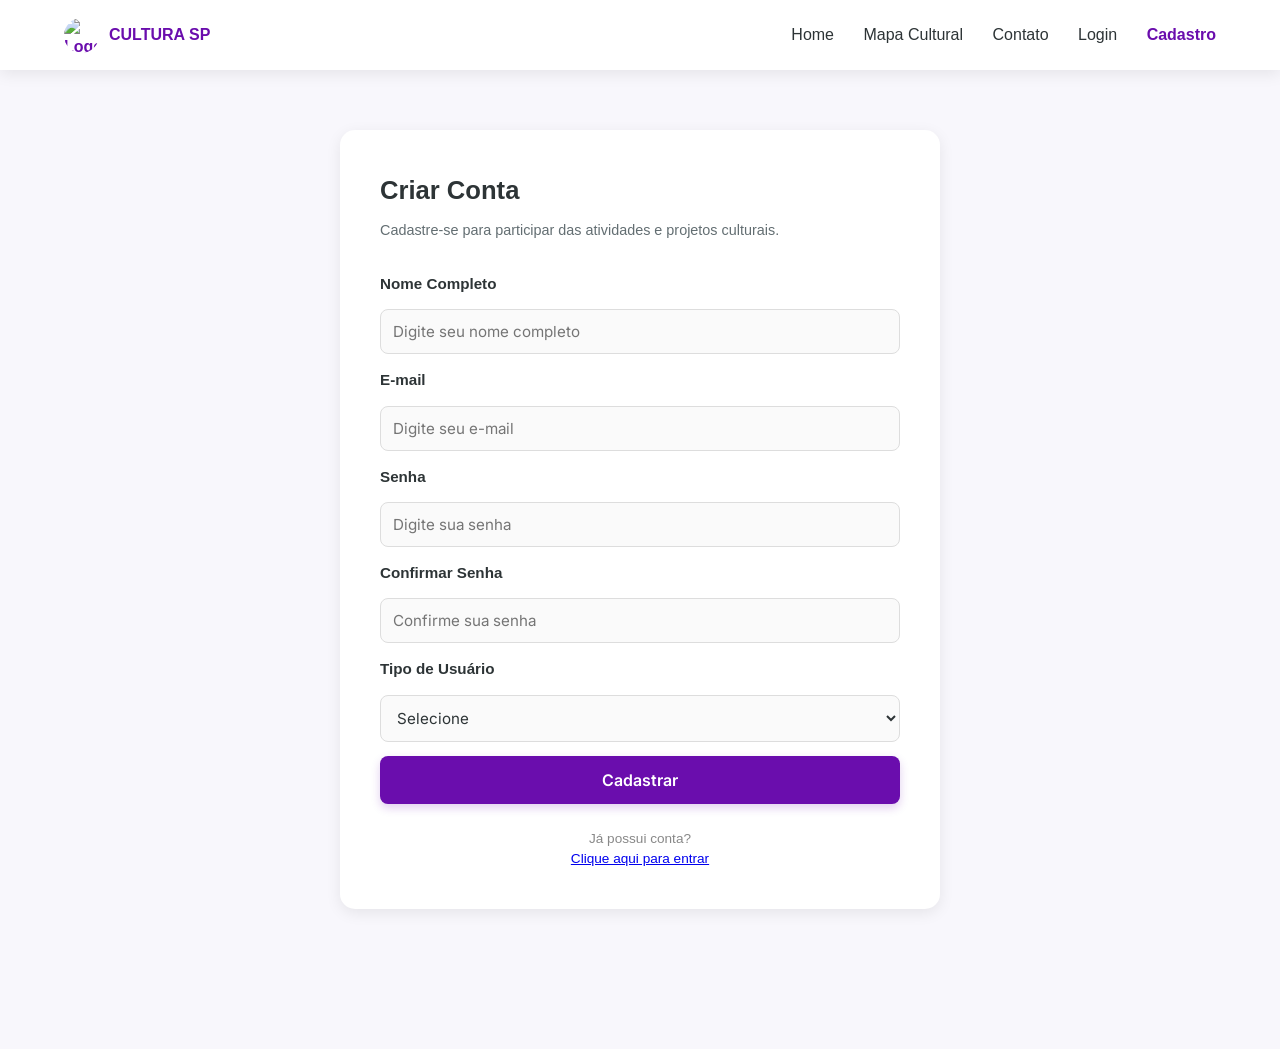
==== cadastro.html @ 45ec8ce6 "Add files via upload Boa tarde, pessoal. Estou enviando as atualizações feitas no dia ontem. O arqui" ====
<!DOCTYPE html>

<html lang="pt-br">
<head>
    <meta charset="UTF-8">
    <meta name="viewport" content="width=device-width, initial-scale=1.0">
    <title>Portal Cultural - Cadastro</title>

<link rel="stylesheet" href="style.css">
<link href="https://fonts.googleapis.com/css2?family=Inter:wght@300;400;600;700&display=swap" rel="stylesheet">
<link rel="icon" type="image/jpeg" href="img/Logo.jpg">

</head>
<body>

<nav class="navbar">
    <div class="logo">
        <img src="img/Logo.jpg" alt="Logo" style="width:35px;height:35px;object-fit:cover;border-radius:50%;">
        <span>CULTURA SP</span>
    </div>

    
        <button class="hamburger-menu" type="button" aria-label="Abrir menu" aria-expanded="false">
            <span></span>
            <span></span>
            <span></span>
        </button>
        <div class="nav-links">
        <a href="index.html">Home</a>
            <a href="mapa.html">Mapa Cultural</a>
        <a href="contato.html">Contato</a>
        <a href="login.html">Login</a>
        <a href="cadastro.html" class="active-nav">Cadastro</a>
    </div>
</nav>

<main class="container">

    <section class="form-section">

        <div class="form-container auth-container">

            <h2>Criar Conta</h2>

            <p class="form-subtitle">
                Cadastre-se para participar das atividades e projetos culturais.
            </p>

            <form id="cadastroForm">

                <div class="form-group">
                    <label for="nome">
                        Nome Completo
                    </label>
                    <input
                        type="text"
                        id="nome"
                        required
                        placeholder="Digite seu nome completo">
                </div>

                <div class="form-group">
                    <label for="email">
                        E-mail
                    </label>
                    <input
                        type="email"
                        id="email"
                        required
                        placeholder="Digite seu e-mail">
                </div>

                <div class="form-group">
                    <label for="senha">
                        Senha
                    </label>
                    <input
                        type="password"
                        id="senha"
                        required
                        placeholder="Digite sua senha">
                </div>

                <div class="form-group">
                    <label for="confirmarSenha">
                        Confirmar Senha
                    </label>
                    <input
                        type="password"
                        id="confirmarSenha"
                        required
                        placeholder="Confirme sua senha">
                </div>

                <div class="form-group">
                    <label for="tipoUsuario">
                        Tipo de Usuário
                    </label>

                    <select id="tipoUsuario" required>
                        <option value="">Selecione</option>
                        <option value="Visitante">Visitante</option>
                        <option value="Artista">Artista</option>
                        <option value="Administrador">Administrador</option>
                    </select>
                </div>

                <button type="submit" class="btn-submit">
                    Cadastrar
                </button>

            </form>

            <div id="mensagemCadastro" class="auth-message"></div>

            <div class="form-footer-text">
                Já possui conta?<br>
                <a href="login.html">Clique aqui para entrar</a>
            </div>

        </div>

    </section>

</main>

<script src="auth.js"></script>



<div vw class="enabled">
    <div vw-access-button class="active"></div>
    <div vw-plugin-wrapper>
        <div class="vw-plugin-top-wrapper"></div>
    </div>
</div>
<script src="https://vlibras.gov.br/app/vlibras-plugin.js"></script>
<script>
    new window.VLibras.Widget('https://vlibras.gov.br/app');
</script>


<script>
    document.addEventListener('DOMContentLoaded', function () {
        const menuButton = document.querySelector('.hamburger-menu');
        const navLinks = document.querySelector('.nav-links');
        if (!menuButton || !navLinks) return;

        menuButton.addEventListener('click', function () {
            const aberto = navLinks.classList.toggle('show-menu');
            menuButton.classList.toggle('is-open', aberto);
            menuButton.setAttribute('aria-expanded', aberto ? 'true' : 'false');
        });

        navLinks.querySelectorAll('a').forEach(function (link) {
            link.addEventListener('click', function () {
                navLinks.classList.remove('show-menu');
                menuButton.classList.remove('is-open');
                menuButton.setAttribute('aria-expanded', 'false');
            });
        });
    });
</script>

</body>
</html>
---- style.css ----
:root {
    --primary: #6a0dad;
    --primary-light: #f3e8ff;
    --secondary: #00f2ff;
    --bg-light: #f8f9fa;
    --text-dark: #2d3436;
    --shadow: 0 4px 15px rgba(0,0,0,0.08);
}

* { 
    padding: 0; 
    margin: 0; 
    box-sizing: border-box; 
}

body {
    font-family: 'Inter', sans-serif;
    background-color: var(--bg-light);
    color: var(--text-dark);
    line-height: 1.6;
}

main.container > section {
    margin-bottom: 80px; 
    padding: 20px 0;
}

/* Navbar */
.navbar {
    height: 70px;
    background: white;
    display: flex;
    justify-content: space-between;
    align-items: center;
    padding: 0 5%;
    box-shadow: var(--shadow);
    position: sticky;
    top: 0;
    z-index: 1000;
}

.logo { display: flex; align-items: center; gap: 10px; font-weight: bold; color: var(--primary); }
.img-placeholder { width: 35px; height: 35px; background: #ddd; border-radius: 50%; }

.nav-links a {
    text-decoration: none;
    color: var(--text-dark);
    margin-left: 25px;
    font-weight: 500;
    transition: color 0.3s;
}
.nav-links a:hover { color: var(--primary); }

.container { padding: 40px 5%; }

.pg-header {
    display: flex;
    justify-content: space-between;
    align-items: center;
    margin-bottom: 25px;
    flex-wrap: wrap;
    gap: 15px;
}

h2 {
    font-size: 1.6rem;
    font-weight: 700;
    color: var(--text-dark);
}

.tabs {
    display: inline-flex;
    background: #e9ecef;
    padding: 6px;
    border-radius: 30px;
    box-shadow: inset 0 2px 4px rgba(0,0,0,0.05);
}

.btn-tab {
    padding: 10px 24px;
    border: none;
    background: transparent;
    color: #636e72;
    font-size: 0.95rem;
    font-weight: 600;
    border-radius: 25px;
    cursor: pointer;
    transition: all 0.3s cubic-bezier(0.4, 0, 0.2, 1);
}

.btn-tab:hover {
    color: var(--primary);
}

.btn-tab.active {
    background: var(--primary);
    color: white;
    box-shadow: 0 4px 10px rgba(106, 13, 173, 0.25);
}

.grid-programacao {
    display: grid;
    grid-template-columns: repeat(auto-fill, minmax(280px, 1fr));
    gap: 20px;
}

/*  Programação */
.cardpro {
    background: #ffffff;
    border-radius: 12px;
    padding: 20px;
    border: 1px solid #eee;
    transition: all 0.3s ease;
    display: flex;
    flex-direction: column;
    justify-content: space-between;
    position: relative;
    overflow: hidden;
    box-shadow: 0 2px 8px rgba(0,0,0,0.02);
}

.cardpro:hover {
    transform: translateY(-5px);
    box-shadow: 0 10px 20px rgba(0,0,0,0.08);
}

.cardpro::before {
    content: '';
    position: absolute;
    left: 0;
    top: 0;
    height: 100%;
    width: 6px;
    background: var(--primary);
}

.cardpro h4 {
    font-size: 1.1rem;
    color: #2d3436;
    margin-bottom: 8px;
}

.cardpro .categoria {
    font-size: 0.75rem;
    text-transform: uppercase;
    font-weight: 700;
    letter-spacing: 1px;
    color: var(--primary);
    margin-bottom: 12px;
    display: block;
}

.cardpro .time-info {
    display: flex;
    align-items: center;
    gap: 8px;
    font-size: 0.85rem;
    color: #636e72;
    background: #f1f2f6;
    padding: 6px 12px;
    border-radius: 20px;
    width: fit-content;
    margin-top: 15px;
}

.mapa-section { margin-bottom: 50px; }
.mapa-container { background: #fff; padding: 25px; border-radius: 15px; box-shadow: var(--shadow); }

.mapa-wrapper {
    display: flex;
    gap: 20px;
    height: 500px;
    margin-top: 20px;
}

#map-display {
    flex: 2;
    height: 100%;
    border-radius: 12px;
    border: 1px solid #ddd;
}

.maps {
    flex: 1;
    overflow-y: auto;
    padding-right: 10px;
    display: flex;
    flex-direction: column;
    gap: 15px;
}

.cardmap {
    background: white;
    padding: 15px;
    border-radius: 10px;
    border: 1px solid #eee;
    cursor: pointer;
    transition: all 0.3s;
}

.cardmap:hover {
    transform: translateY(-3px);
    box-shadow: 0 5px 15px rgba(0,0,0,0.05);
    border-color: var(--primary);
}

.cardmap h4 { margin-bottom: 5px; color: var(--primary); }
.cardmap p { font-size: 0.85em; color: #777; }

.grid-projetos {
    display: grid;
    grid-template-columns: repeat(auto-fill, minmax(300px, 1fr));
    gap: 25px;
    margin-top: 20px;
}

.cardproje {
    background: white;
    border-radius: 15px;
    padding: 25px;
    box-shadow: var(--shadow);
    border-top: 5px solid var(--primary);
    display: flex;
    flex-direction: column;
    justify-content: space-between;
    transition: transform 0.3s ease;
}

.cardproje:hover {
    transform: translateY(-5px);
}

.cardproje h3 {
    font-size: 1.25rem;
    color: var(--text-dark);
    margin-bottom: 10px;
}

.cardproje p {
    font-size: 0.95rem;
    color: #636e72;
    margin-bottom: 15px;
}

.cardproje ul {
    list-style: none;
    padding: 0;
}

.cardproje li {
    font-size: 0.85rem;
    color: #2d3436;
    margin-bottom: 6px;
    display: flex;
    align-items: center;
    gap: 8px;
}

.cardproje li::before {
    content: "•";
    color: var(--primary);
    font-weight: bold;
}

.maps::-webkit-scrollbar { width: 6px; }
.maps::-webkit-scrollbar-thumb { background: #ccc; border-radius: 10px; }

/* FORMULÁRIO (INTEGRADO) */
.form-section {
    display: flex;
    justify-content: center;
    padding: 20px 0;
}

.form-container {
    width: 100%;
    max-width: 750px;
    background: white;
    padding: 40px;
    border-radius: 15px;
    box-shadow: var(--shadow);
}

.form-container h2 {
    margin-bottom: 8px;
    color: var(--text-dark);
}

.form-subtitle {
    font-size: 0.9rem;
    color: #636e72;
    margin-bottom: 30px;
}

.required {
    color: #e74c3c;
    font-weight: bold;
}

.form-group {
    margin-bottom: 24px;
}

.form-group label {
    display: block;
    margin-bottom: 8px;
    font-weight: 600;
    font-size: 0.95rem;
    color: var(--text-dark);
}

.form-group input[type="text"],
.form-group input[type="number"],
.form-group select,
.form-group textarea {
    width: 100%;
    padding: 12px;
    border: 1px solid #ddd;
    border-radius: 8px;
    font-size: 0.95rem;
    font-family: inherit;
    transition: all 0.3s ease;
    background-color: #fafafa;
}

.form-group input:focus,
.form-group select:focus,
.form-group textarea:focus {
    border-color: var(--primary);
    background-color: #fff;
    outline: none;
    box-shadow: 0 0 0 3px rgba(106, 13, 173, 0.15);
}

.form-group textarea {
    min-height: 140px;
    resize: vertical;
}

.radio-group {
    display: flex;
    flex-wrap: wrap;
    gap: 20px;
    margin-top: 5px;
}

.radio-item {
    display: flex;
    align-items: center;
    gap: 8px;
}

.radio-item input[type="radio"] {
    accent-color: var(--primary);
    width: 18px;
    height: 18px;
    cursor: pointer;
}

.radio-item label {
    margin-bottom: 0;
    font-weight: 400;
    cursor: pointer;
}

.form-info {
    font-size: 0.8rem;
    color: #777;
    margin-top: 6px;
}

/* Botão */
.btn-submit {
    width: 100%;
    padding: 14px;
    background: var(--primary);
    color: white;
    border: none;
    border-radius: 8px;
    font-size: 1rem;
    font-weight: 600;
    cursor: pointer;
    transition: all 0.3s;
    box-shadow: 0 4px 10px rgba(106, 13, 173, 0.2);
}

.btn-submit:hover {
    background: #520a8a;
    transform: translateY(-2px);
    box-shadow: 0 6px 14px rgba(106, 13, 173, 0.3);
}

.form-footer-text {
    margin-top: 25px;
    font-size: 0.85rem;
    color: #888;
    text-align: center;
    line-height: 1.5;
}

.nav-links a.active-nav {
    color: var(--primary);
    font-weight: 700;
}

.cardproje {
    display: flex;
    flex-direction: column;
    justify-content: space-between;
    height: 100%; 
}

.card-content {
    flex-grow: 1; 
}

.btn-inscrever {
    display: inline-block;
    text-align: center;
    text-decoration: none;
    width: 100%;
    padding: 10px 0;
    margin-top: 15px;
    background-color: transparent;
    color: var(--primary);
    border: 2px solid var(--primary);
    border-radius: 8px;
    font-size: 0.95rem;
    font-weight: 600;
    transition: all 0.3s ease;
}

.btn-inscrever:hover {
    background-color: var(--primary);
    color: white;
    box-shadow: 0 4px 10px rgba(106, 13, 173, 0.2);
    transform: translateY(-2px);
}

.site-footer {
    background-color: #2d3436; 
    color: #dfe6e9; 
    padding: 60px 5% 20px 5%;
    margin-top: 60px;
    font-size: 0.9rem;
    border-top: 4px solid var(--primary)
}

.footer-grid {
    display: grid;
    grid-template-columns: repeat(auto-fit, minmax(250px, 1fr));
    gap: 40px;
    max-width: 1200px;
    margin: 0 auto;
}

.footer-col h3 {
    color: white;
    font-size: 1.15rem;
    margin-bottom: 20px;
    font-weight: 600;
    position: relative;
}


.footer-col h3::after {
    content: '';
    position: absolute;
    left: 0;
    bottom: -6px;
    width: 35px;
    height: 2px;
    background-color: var(--primary);
}

.footer-col p {
    margin-bottom: 12px;
    line-height: 1.6;
    color: #b2bec3;
}

.footer-col strong {
    color: white;
}


.footer-bottom {
    text-align: center;
    margin-top: 50px;
    padding-top: 20px;
    border-top: 1px solid #485460;
    font-size: 0.8rem;
    color: #95a5a6;
}


main.container {
    min-height: calc(100vh - 70px - 300px); 
}

.auth-container {
    max-width: 600px;
}

.auth-message {
    margin-top: 18px;
    padding: 12px;
    border-radius: 8px;
    font-size: 0.9rem;
    text-align: center;
    display: none;
}

.auth-message.success {
    display: block;
    background-color: #e8f8f0;
    color: #1e8449;
    border: 1px solid #a9dfbf;
}

.auth-message.error {
    display: block;
    background-color: #fdecea;
    color: #c0392b;
    border: 1px solid #f5b7b1;
}

.user-box {
    background: white;
    padding: 16px;
    border-radius: 12px;
    box-shadow: var(--shadow);
    margin-bottom: 25px;
    border-left: 5px solid var(--primary);
}

.btn-logout {
    margin-top: 12px;
    padding: 8px 18px;
    background-color: transparent;
    color: var(--primary);
    border: 2px solid var(--primary);
    border-radius: 8px;
    font-weight: 600;
    cursor: pointer;
    transition: all 0.3s ease;
}

.btn-logout:hover {
    background-color: var(--primary);
    color: white;
}

.welcome-box {
    background: white;
    padding: 20px;
    margin: 20px 5%;
    border-radius: 12px;
    box-shadow: var(--shadow);
    border-left: 6px solid var(--primary);
}

.welcome-box h3 {
    color: var(--primary);
    margin-bottom: 5px;
}

.welcome-box p {
    color: #636e72;
}

    *, *::before, *::after { box-sizing: border-box; margin: 0; padding: 0; }

    :root {
      --purple: #5B21B6;
      --purple-dark: #4C1D95;
      --purple-light: #EDE9FE;
      --purple-mid: #7C3AED;
      --text: #1e1b2e;
      --muted: #6b7280;
      --border: #e5e0f5;
      --bg: #f8f7fc;
      --white: #ffffff;
      --error: #DC2626;
      --error-bg: #FEF2F2;
      --success: #16A34A;
      --success-bg: #F0FDF4;
      --info-bg: #EFF6FF;
      --info: #1D4ED8;
    }

    body {
      font-family: 'Nunito', sans-serif;
      background: var(--bg);
      color: var(--text);
      min-height: 100vh;
    }

    /* MAIN */
    .main {
      max-width: 1100px;
      margin: 40px auto;
      padding: 0 24px;
      display: grid;
      grid-template-columns: 1fr 1.5fr;
      gap: 32px;
      align-items: start;
    }

    /* LEFT PANEL */
    .left-panel {
      background: var(--white);
      border-radius: 16px;
      border: 1px solid var(--border);
      padding: 36px 32px;
    }
    .left-title {
      font-size: 26px;
      font-weight: 800;
      color: var(--purple);
      line-height: 1.25;
      margin-bottom: 10px;
    }
    .left-sub {
      font-size: 13px;
      color: var(--muted);
      margin-bottom: 32px;
    }
    .form-links { display: flex; flex-direction: column; gap: 0; }
    .form-link-item {
      padding: 20px 0;
      border-bottom: 1px solid var(--border);
    }
    .form-link-item:last-child { border-bottom: none; padding-bottom: 0; }
    .form-link-item:first-child { padding-top: 0; }
    .form-link-label {
      font-size: 13px;
      font-weight: 800;
      color: var(--purple);
      text-transform: uppercase;
      letter-spacing: 0.5px;
      margin-bottom: 12px;
    }
    .btn-link {
      display: inline-flex;
      align-items: center;
      gap: 8px;
      background: var(--purple);
      color: white;
      border: none;
      border-radius: 8px;
      padding: 10px 20px;
      font-size: 13px;
      font-weight: 700;
      font-family: 'Nunito', sans-serif;
      cursor: pointer;
      text-decoration: none;
      transition: background .2s, transform .1s;
    }
    .btn-link:hover { background: var(--purple-dark); transform: translateY(-1px); }
    /* SUBSTITUA O href="#" PELO LINK OU API CORRESPONDENTE */

    /* RIGHT PANEL */
    .right-panel {
      background: var(--purple);
      border-radius: 16px;
      padding: 36px 32px;
    }
    .right-title {
      font-size: 26px;
      font-weight: 800;
      color: white;
      margin-bottom: 24px;
    }
    .form-row { display: grid; grid-template-columns: 1fr 1fr; gap: 14px; margin-bottom: 14px; }
    .form-group { display: flex; flex-direction: column; gap: 5px; margin-bottom: 14px; }
    .form-group label { font-size: 12px; font-weight: 700; color: rgba(255,255,255,0.85); }
    .form-group input,
    .form-group select,
    .form-group textarea {
      background: white;
      border: none;
      border-radius: 8px;
      padding: 11px 14px;
      font-size: 13px;
      font-family: 'Nunito', sans-serif;
      color: var(--text);
      outline: none;
      width: 100%;
      transition: box-shadow .2s;
    }
    .form-group input:focus,
    .form-group select:focus,
    .form-group textarea:focus { box-shadow: 0 0 0 3px rgba(255,255,255,0.3); }
    .form-group textarea { resize: none; height: 120px; }
    .char-hint { font-size: 11px; color: rgba(255,255,255,0.6); text-align: right; margin-top: 3px; }

    /* RADIO GROUP */
    .radio-group {
      display: flex;
      flex-wrap: wrap;
      gap: 10px;
      margin-top: 8px;
      margin-bottom: 14px;
    }
    .radio-group label {
      display: flex;
      align-items: center;
      gap: 6px;
      font-size: 12px;
      font-weight: 600;
      color: rgba(255,255,255,0.9);
      cursor: pointer;
    }
    .radio-group input[type=radio] { accent-color: white; cursor: pointer; }

    .btn-send {
      width: 100%;
      background: white;
      color: var(--purple);
      border: none;
      border-radius: 10px;
      padding: 14px;
      font-size: 15px;
      font-weight: 800;
      font-family: 'Nunito', sans-serif;
      cursor: pointer;
      margin-top: 4px;
      transition: background .2s, transform .1s;
    }
    .btn-send:hover { background: #f0eaff; transform: translateY(-1px); }
    .btn-send:disabled { opacity: .6; cursor: not-allowed; transform: none; }

    /* FEEDBACK CARDS */
    .feedback-row {
      max-width: 1100px;
      margin: 0 auto 40px;
      padding: 0 24px;
      display: grid;
      grid-template-columns: 1fr 1fr 1fr;
      gap: 16px;
    }
    .feedback-card {
      border-radius: 12px;
      padding: 20px;
      border: 1px solid transparent;
    }
    .feedback-card.error { background: var(--error-bg); border-color: #fca5a5; }
    .feedback-card.success { background: var(--success-bg); border-color: #86efac; }
    .feedback-card.info { background: var(--info-bg); border-color: #93c5fd; }
    .feedback-card-header {
      display: flex;
      align-items: center;
      gap: 8px;
      margin-bottom: 10px;
    }
    .feedback-icon {
      width: 26px; height: 26px; border-radius: 50%;
      display: flex; align-items: center; justify-content: center;
      flex-shrink: 0;
    }
    .feedback-icon.error { background: var(--error); }
    .feedback-icon.success { background: var(--success); }
    .feedback-icon.info { background: var(--info); }
    .feedback-icon svg { width: 14px; height: 14px; fill: white; }
    .feedback-title {
      font-size: 13px;
      font-weight: 800;
    }
    .feedback-title.error { color: var(--error); }
    .feedback-title.success { color: var(--success); }
    .feedback-title.info { color: var(--info); }
    .feedback-card ul { padding-left: 16px; }
    .feedback-card ul li,
    .feedback-card p,
    .feedback-card .info-line { font-size: 12px; color: var(--text); line-height: 1.6; }
    .feedback-card .info-line span { font-weight: 700; }

    /* HIDDEN */
    .hidden { display: none; }

    /* ALERT BOX - shown on submit */
    .alert {
      max-width: 1100px;
      margin: 0 auto 16px;
      padding: 0 24px;
    }
    .alert-inner {
      border-radius: 10px;
      padding: 14px 18px;
      font-size: 13px;
      font-weight: 600;
      display: flex;
      align-items: center;
      gap: 10px;
    }
    .alert-inner.success { background: var(--success-bg); color: var(--success); border: 1px solid #86efac; }
    .alert-inner.error { background: var(--error-bg); color: var(--error); border: 1px solid #fca5a5; }

    @media (max-width: 768px) {
      .main { grid-template-columns: 1fr; }
      .form-row { grid-template-columns: 1fr; }
      .feedback-row { grid-template-columns: 1fr; }
    }
/* AJUSTES FINAIS: padronização e limpeza visual */
.nav-links a,
.nav-links a:visited {
    color: var(--text-dark);
    font-weight: 500;
}

.nav-links a:hover,
.nav-links a.active-nav {
    color: var(--primary);
    font-weight: 700;
}

.form-container .form-group label {
    color: var(--text-dark);
    font-size: 0.95rem;
}

.form-container .form-group input,
.form-container .form-group select,
.form-container .form-group textarea {
    width: 100%;
    padding: 12px;
    border: 1px solid #ddd;
    border-radius: 8px;
    font-size: 0.95rem;
    font-family: 'Inter', sans-serif;
    background-color: #fafafa;
    color: var(--text-dark);
    outline: none;
}

.form-container .form-group input:focus,
.form-container .form-group select:focus,
.form-container .form-group textarea:focus {
    border-color: var(--primary);
    background-color: #fff;
    box-shadow: 0 0 0 3px rgba(106, 13, 173, 0.15);
}

.right-panel .form-group label {
    color: rgba(255,255,255,0.9);
    font-size: 0.85rem;
}

.right-panel .form-group input,
.right-panel .form-group select,
.right-panel .form-group textarea {
    font-family: 'Inter', sans-serif;
    font-size: 0.95rem;
    border: 1px solid transparent;
}

.right-panel .form-group input:focus,
.right-panel .form-group select:focus,
.right-panel .form-group textarea:focus {
    border-color: #fff;
    box-shadow: 0 0 0 3px rgba(255,255,255,0.28);
}

.btn-submit,
.btn-send,
.btn-link {
    font-family: 'Inter', sans-serif;
}

.char-hint.valid {
    color: #dcfce7;
    font-weight: 700;
}

/* ===== TELA DO ADMINISTRADOR: DEFINIR EVENTO ===== */
.admin-event-page {
    display: flex;
    justify-content: center;
}

.event-form-card {
    width: 100%;
    max-width: 1100px;
    background: #ffffff;
    border-radius: 12px;
    padding: 32px;
    box-shadow: var(--shadow);
}

.event-form-card h1 {
    color: var(--primary);
    font-size: 1.8rem;
    margin-bottom: 4px;
}

.event-periodicity h3 {
    font-size: 1rem;
    margin: 18px 0 12px;
}

.periodicity-grid,
.event-two-columns,
.event-bottom-grid {
    display: grid;
    grid-template-columns: 1fr 1fr;
    gap: 18px;
}

.periodicity-option {
    display: flex;
    gap: 12px;
    align-items: flex-start;
    border: 1px solid #d7dce3;
    border-radius: 8px;
    padding: 16px;
    cursor: pointer;
    transition: all .2s ease;
}

.periodicity-option:hover,
.periodicity-option.active {
    border-color: var(--primary);
    box-shadow: 0 0 0 3px rgba(106, 13, 173, 0.08);
}

.periodicity-option input {
    accent-color: var(--primary);
    margin-top: 3px;
}

.periodicity-option strong,
.periodicity-option small {
    display: block;
}

.periodicity-option small {
    color: #667085;
    margin-top: 4px;
    font-size: .8rem;
}

.event-form-card .form-group label {
    color: var(--text-dark);
}

.event-form-card .form-group input,
.event-form-card .form-group select,
.event-form-card .form-group textarea {
    background: #fff;
    border: 1px solid #d7dce3;
    border-radius: 8px;
    color: var(--text-dark);
    font-family: 'Inter', sans-serif;
    font-size: .95rem;
}

.event-form-card .form-group textarea {
    min-height: 120px;
    resize: vertical;
}

.admin-char-hint {
    color: #667085;
}

.upload-box {
    min-height: 210px;
    border: 2px dashed var(--primary);
    border-radius: 8px;
    display: flex !important;
    flex-direction: column;
    align-items: center;
    justify-content: center;
    text-align: center;
    gap: 8px;
    cursor: pointer;
    color: var(--primary) !important;
    background: #fbf8ff;
}

.upload-box .upload-icon {
    font-size: 3rem;
    line-height: 1;
}

.upload-box small,
.upload-box em {
    color: #4b5563;
    font-style: normal;
    font-weight: 400;
}

.upload-box em {
    font-size: .78rem;
}

.accessibility-grid {
    display: grid;
    grid-template-columns: 1fr 1fr;
    gap: 10px;
    margin: 10px 0;
}

.accessibility-grid label {
    border: 1px solid #d7dce3;
    border-radius: 8px;
    padding: 11px;
    background: #fff;
    cursor: pointer;
    font-size: .9rem;
    display: flex;
    align-items: center;
    gap: 8px;
}

.accessibility-grid input {
    accent-color: var(--primary);
}

.btn-event-save {
    max-width: 460px;
    margin: 30px auto 0;
    display: block;
}

@media (max-width: 768px) {
    .periodicity-grid,
    .event-two-columns,
    .event-bottom-grid,
    .accessibility-grid {
        grid-template-columns: 1fr;
    }

    .event-form-card {
        padding: 24px 18px;
    }
}

/* ===== AJUSTES: PROJETOS COM IMAGEM E FOOTER COMPLETO ===== */
.section-subtitle {
    margin-top: 6px;
    color: #636e72;
    font-size: 0.95rem;
}

.cardproje {
    padding: 0;
    overflow: hidden;
    border-top: none;
    border: 1px solid #eee;
}

.projeto-img,
.projeto-img-placeholder {
    width: 100%;
    height: 180px;
    display: block;
}

.projeto-img {
    object-fit: cover;
}

.projeto-img-placeholder {
    background: linear-gradient(135deg, #f3e8ff, #f8f9fa);
    border-bottom: 1px solid #eee;
    color: var(--primary);
    font-weight: 700;
    display: flex;
    align-items: center;
    justify-content: center;
    text-align: center;
}

.cardproje .card-content {
    padding: 22px 22px 0;
}

.cardproje .btn-inscrever {
    width: calc(100% - 44px);
    margin: 18px 22px 22px;
}

.site-footer {
    width: 100%;
    min-height: 330px;
    padding: 75px 5% 28px;
    margin-top: 20px;
}

.footer-grid {
    align-items: start;
}

.footer-bottom {
    margin-top: 58px;
}
/* Ajuste dos cards de projetos solicitados */
.projeto-publico {
    display: inline-block;
    background: var(--primary-light);
    color: var(--primary);
    border-radius: 8px;
    padding: 4px 10px;
    font-size: 0.78rem;
    font-weight: 700;
    margin-bottom: 12px;
}
.cardproje .btn-inscrever::before { content: ""; }

/* Mapa Cultural integrado */
.mapa-cultural-integrado {
    background: #fff;
    padding: 36px !important;
    border-radius: 15px;
    box-shadow: var(--shadow);
    overflow: hidden;
}
.mapa-cultural-integrado .mapa-topo {
    display: flex;
    justify-content: space-between;
    align-items: center;
    gap: 20px;
    flex-wrap: wrap;
    margin-bottom: 22px;
}
.btn-localizacao {
    padding: 12px 18px;
    border: none;
    border-radius: 8px;
    background: var(--primary);
    color: white;
    font-weight: 700;
    cursor: pointer;
}
.mensagem-localizacao, .info-rota {
    display: none;
    margin: 0 0 16px;
    padding: 12px 14px;
    border-radius: 8px;
    background: var(--primary-light);
    color: var(--primary);
    font-size: .95rem;
    font-weight: 600;
}
.mapa-conteudo {
    display: grid;
    grid-template-columns: 2fr 1fr;
    gap: 24px;
    height: 560px;
}
#mapa-cultural {
    width: 100%;
    height: 100%;
    border-radius: 12px;
    border: 1px solid #ddd;
    z-index: 1;
}
.lista-unidades-mapa {
    overflow-y: auto;
    display: flex;
    flex-direction: column;
    gap: 14px;
    padding-right: 6px;
}
.unidade-card {
    background: #fff;
    border: 1px solid #eee;
    border-radius: 12px;
    padding: 16px;
    cursor: pointer;
    transition: all .3s ease;
}
.unidade-card:hover {
    transform: translateY(-3px);
    box-shadow: 0 5px 15px rgba(0,0,0,.06);
    border-color: var(--primary);
}
.unidade-card h3, .popup-mapa h3 { color: var(--primary); margin-bottom: 8px; }
.unidade-card p, .popup-mapa p { color: #636e72; font-size: .85rem; margin-bottom: 7px; line-height: 1.45; }
.tag-acessibilidade {
    display: inline-block;
    margin-top: 6px;
    padding: 5px 10px;
    border-radius: 20px;
    background: var(--primary-light);
    color: var(--primary);
    font-size: .75rem;
    font-weight: 700;
}
.links-unidade { display: flex; flex-wrap: wrap; gap: 8px; margin-top: 10px; }
.links-unidade a, .btn-rota-site {
    display: inline-block;
    padding: 7px 10px;
    border-radius: 20px;
    background: var(--primary-light);
    color: var(--primary);
    font-size: .78rem;
    font-weight: 700;
    text-decoration: none;
    border: none;
    cursor: pointer;
}
.links-unidade a:hover, .btn-rota-site:hover { background: var(--primary); color: white; }
.leaflet-routing-container { display: none; }
@media (max-width: 900px) { .mapa-conteudo { grid-template-columns: 1fr; height: auto; } #mapa-cultural { height: 420px; } .lista-unidades-mapa { max-height: 420px; } }


/* Distância exibida após usar a localização no Mapa Cultural */
.tag-distancia {
    display: inline-block;
    margin: 0 0 10px 0;
    padding: 5px 10px;
    border-radius: 20px;
    background: #e8f8f0;
    color: #1e8449;
    font-size: 0.75rem;
    font-weight: 700;
}


/* Ajustes solicitados para o Mapa Cultural */
.mapa-cultural-main {
    padding-top: 32px;
    padding-bottom: 20px;
}
.mapa-cultural-integrado,
.mapa-page-container {
    background: #ffffff;
    padding: 36px !important;
    border-radius: 18px;
    box-shadow: 0 8px 24px rgba(0,0,0,0.08);
    border: 1px solid #eeeeee;
    overflow: hidden;
}
.mapa-cultural-pagina {
    margin-bottom: 50px;
}
.mapa-cultural-integrado .mapa-topo,
.mapa-page-container .mapa-topo {
    display: flex;
    justify-content: space-between;
    align-items: center;
    gap: 20px;
    flex-wrap: wrap;
    margin-bottom: 22px;
}
.mapa-cultural-integrado .mapa-topo h2,
.mapa-page-container .mapa-topo h2 {
    font-size: 1.55rem;
    color: var(--text-dark);
    margin-bottom: 6px;
}
.mapa-cultural-integrado .section-subtitle,
.mapa-page-container .section-subtitle {
    color: #636e72;
    font-size: 0.95rem;
    margin: 0;
}
.btn-localizacao {
    min-width: 230px;
    justify-content: center;
    box-shadow: 0 4px 12px rgba(106, 13, 173, 0.22);
}
.mapa-conteudo {
    display: grid;
    grid-template-columns: minmax(0, 2fr) minmax(320px, 1fr);
    gap: 24px;
    height: 560px;
}
#mapa-cultural {
    width: 100%;
    height: 100%;
    border-radius: 12px;
    border: 1px solid #dcdcdc;
    z-index: 1;
    overflow: hidden;
}
.lista-unidades-mapa {
    max-height: 100%;
    overflow-y: auto;
    display: flex;
    flex-direction: column;
    gap: 14px;
    padding-right: 8px;
}
.lista-unidades-mapa::-webkit-scrollbar { width: 8px; }
.lista-unidades-mapa::-webkit-scrollbar-thumb { background: #9a9a9a; border-radius: 10px; }
.unidade-card {
    background: #ffffff;
    border: 1px solid #eeeeee;
    border-radius: 12px;
    padding: 18px;
}
.unidade-card h3 {
    font-size: 1.05rem;
    color: var(--primary);
}
.leaflet-routing-container { display: none; }
@media (max-width: 900px) {
    .mapa-conteudo { grid-template-columns: 1fr; height: auto; }
    #mapa-cultural { height: 420px; }
    .lista-unidades-mapa { max-height: 420px; }
    .btn-localizacao { width: 100%; }
}


/* Categorias de distância no Mapa Cultural */
.legenda-distancias {
    display: flex;
    flex-wrap: wrap;
    gap: 8px;
    padding: 12px;
    border-radius: 12px;
    background: #f8fafc;
    border: 1px solid #e5e7eb;
    font-size: 0.78rem;
    color: #475569;
}
.legenda-distancias span {
    display: inline-flex;
    align-items: center;
    gap: 6px;
    font-weight: 700;
}
.bolinha {
    width: 10px;
    height: 10px;
    border-radius: 50%;
    display: inline-block;
}
.bolinha.perto, .tag-distancia.perto { background: #dcfce7; color: #166534; }
.bolinha.medio, .tag-distancia.medio { background: #fef9c3; color: #854d0e; }
.bolinha.longe, .tag-distancia.longe { background: #ffedd5; color: #9a3412; }
.bolinha.muito-longe, .tag-distancia.muito-longe { background: #fee2e2; color: #991b1b; }
.bolinha.perto { background: #22c55e; }
.bolinha.medio { background: #eab308; }
.bolinha.longe { background: #f97316; }
.bolinha.muito-longe { background: #ef4444; }
.unidade-card-distancia.perto { border-left: 6px solid #22c55e; }
.unidade-card-distancia.medio { border-left: 6px solid #eab308; }
.unidade-card-distancia.longe { border-left: 6px solid #f97316; }
.unidade-card-distancia.muito-longe { border-left: 6px solid #ef4444; }
.tag-distancia {
    display: inline-block;
    margin: 0 0 8px 0;
    padding: 5px 10px;
    border-radius: 20px;
    font-size: 0.75rem;
    font-weight: 800;
}
.distancia-observacao {
    font-size: 0.76rem !important;
    color: #64748b !important;
    margin-bottom: 10px !important;
}

/* ===== MENU HAMBÚRGUER RESPONSIVO EM TODAS AS ABAS ===== */
.hamburger-menu {
    display: none;
    width: 44px;
    height: 44px;
    border: 2px solid rgba(106, 13, 173, 0.15);
    border-radius: 12px;
    background: #ffffff;
    cursor: pointer;
    align-items: center;
    justify-content: center;
    flex-direction: column;
    gap: 5px;
    transition: all 0.3s ease;
    z-index: 1101;
}

.hamburger-menu span {
    width: 22px;
    height: 3px;
    border-radius: 999px;
    background: var(--primary);
    transition: transform 0.3s ease, opacity 0.25s ease;
}

.hamburger-menu:hover {
    background: var(--primary-light);
    transform: translateY(-1px);
}

.hamburger-menu.is-open span:nth-child(1) {
    transform: translateY(8px) rotate(45deg);
}

.hamburger-menu.is-open span:nth-child(2) {
    opacity: 0;
}

.hamburger-menu.is-open span:nth-child(3) {
    transform: translateY(-8px) rotate(-45deg);
}

@media (max-width: 768px) {
    .navbar {
        height: auto;
        min-height: 70px;
        padding: 12px 5%;
        position: sticky;
        align-items: center;
    }

    .logo span {
        font-size: 0.95rem;
        max-width: 160px;
        white-space: nowrap;
        overflow: hidden;
        text-overflow: ellipsis;
    }

    .hamburger-menu {
        display: flex;
    }

    .nav-links {
        position: absolute;
        top: calc(100% + 8px);
        left: 5%;
        right: 5%;
        display: flex;
        flex-direction: column;
        gap: 8px;
        padding: 14px;
        border-radius: 16px;
        background: rgba(255,255,255,0.98);
        box-shadow: 0 18px 45px rgba(0,0,0,0.16);
        border: 1px solid rgba(106, 13, 173, 0.12);
        opacity: 0;
        visibility: hidden;
        transform: translateY(-12px) scale(0.98);
        transition: opacity 0.28s ease, transform 0.28s ease, visibility 0.28s ease;
        z-index: 1100;
    }

    .nav-links.show-menu {
        opacity: 1;
        visibility: visible;
        transform: translateY(0) scale(1);
    }

    .nav-links a {
        margin-left: 0;
        width: 100%;
        padding: 12px 14px;
        border-radius: 12px;
        color: var(--text-dark);
        font-weight: 700;
    }

    .nav-links a:hover,
    .nav-links a.active-nav {
        background: var(--primary-light);
        color: var(--primary);
    }

    .container {
        padding: 28px 5%;
    }

    .pg-header {
        align-items: flex-start;
    }

    .pg-header h2,
    .proje h2,
    .mapa-container h2 {
        color: var(--primary);
    }

    .tabs {
        width: 100%;
        display: grid;
        grid-template-columns: 1fr 1fr;
    }

    .btn-tab {
        padding: 10px 12px;
    }

    .mapa-wrapper {
        display: grid;
        grid-template-columns: 1fr;
        height: auto;
        gap: 18px;
    }

    #map-display {
        width: 100%;
        height: 360px;
        min-height: 360px;
    }

    .maps {
        width: 100%;
        max-height: 360px;
        overflow-y: auto;
        overflow-x: hidden;
        padding-right: 4px;
    }

    .cardmap {
        width: 100%;
    }

    .grid-projetos {
        grid-template-columns: 1fr;
    }

    .projeto-img,
    .projeto-img-placeholder {
        height: 190px;
    }

    .main {
        grid-template-columns: 1fr;
        padding: 0 5%;
    }

    .form-row,
    .event-two-columns,
    .event-bottom-grid,
    .periodicity-grid,
    .accessibility-grid {
        grid-template-columns: 1fr !important;
    }

    .mapa-cultural-integrado,
    .mapa-cultural-pagina,
    .mapa-container,
    .event-form-card,
    .form-container {
        padding: 22px !important;
    }

    .mapa-conteudo {
        grid-template-columns: 1fr;
        height: auto;
    }

    #mapa-cultural {
        height: 390px;
    }

    .lista-unidades-mapa {
        max-height: 420px;
        padding-right: 4px;
    }

    .btn-localizacao {
        width: 100%;
        min-width: auto;
    }
}

@media (max-width: 480px) {
    #map-display,
    #mapa-cultural {
        height: 330px;
        min-height: 330px;
    }

    .logo img {
        width: 32px !important;
        height: 32px !important;
    }

    .logo span {
        font-size: 0.85rem;
        max-width: 130px;
    }

    .site-footer {
        padding: 45px 6% 24px;
    }
}
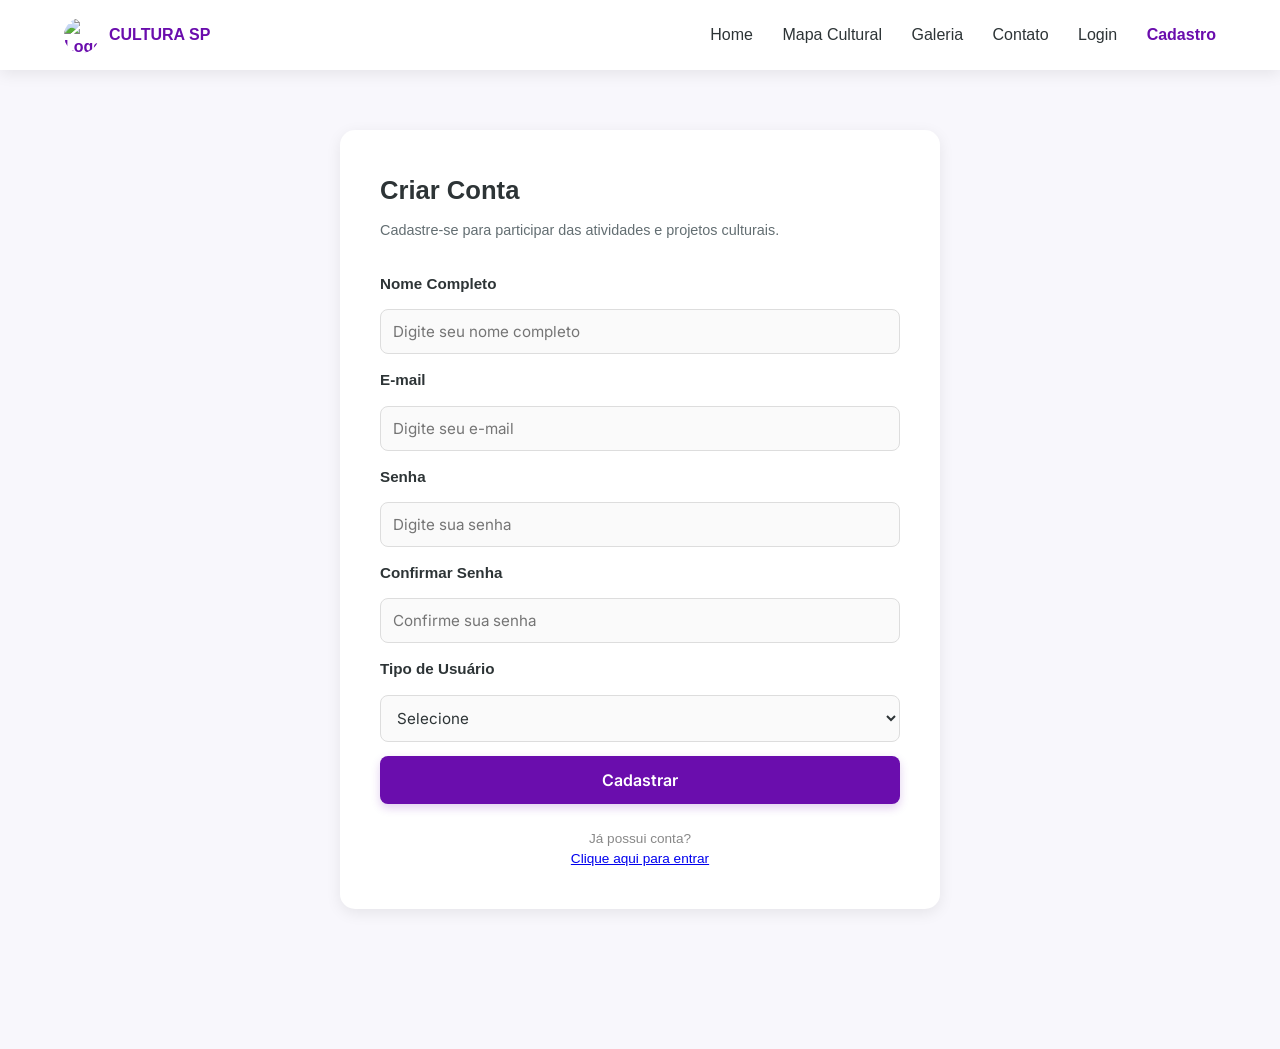
==== commit e6ff3e18: "Add files via upload Boa noite, pessoal  Acredito ter finalizado a implementação. Por gentileza, re" ====
--- a/cadastro.html
+++ b/cadastro.html
@@ -28,6 +28,7 @@
         <div class="nav-links">
         <a href="index.html">Home</a>
             <a href="mapa.html">Mapa Cultural</a>
+        <a href="galeria.html">Galeria</a>
         <a href="contato.html">Contato</a>
         <a href="login.html">Login</a>
         <a href="cadastro.html" class="active-nav">Cadastro</a>
@@ -124,6 +125,7 @@
 
 </main>
 
+<script src="https://cdn.jsdelivr.net/npm/@supabase/supabase-js@2"></script>
 <script src="auth.js"></script>
 
 
@@ -138,29 +140,6 @@
 <script>
     new window.VLibras.Widget('https://vlibras.gov.br/app');
 </script>
-
-
-<script>
-    document.addEventListener('DOMContentLoaded', function () {
-        const menuButton = document.querySelector('.hamburger-menu');
-        const navLinks = document.querySelector('.nav-links');
-        if (!menuButton || !navLinks) return;
-
-        menuButton.addEventListener('click', function () {
-            const aberto = navLinks.classList.toggle('show-menu');
-            menuButton.classList.toggle('is-open', aberto);
-            menuButton.setAttribute('aria-expanded', aberto ? 'true' : 'false');
-        });
-
-        navLinks.querySelectorAll('a').forEach(function (link) {
-            link.addEventListener('click', function () {
-                navLinks.classList.remove('show-menu');
-                menuButton.classList.remove('is-open');
-                menuButton.setAttribute('aria-expanded', 'false');
-            });
-        });
-    });
-</script>
-
+    <script src="menu.js"></script>
 </body>
 </html>
--- a/style.css
+++ b/style.css
@@ -25,7 +25,7 @@
     padding: 20px 0;
 }
 
-/* Navbar */
+
 .navbar {
     height: 70px;
     background: white;
@@ -98,14 +98,111 @@
     box-shadow: 0 4px 10px rgba(106, 13, 173, 0.25);
 }
 
+
+.btn-ver-mais-eventos {
+    grid-column: 3;
+    justify-self: end;
+    align-self: start;
+    border: none;
+    background: transparent;
+    font-family: inherit;
+    font-weight: 900;
+    font-size: 1rem;
+    display: inline-flex;
+    align-items: center;
+    gap: 12px;
+    margin-top: 8px;
+    cursor: default;
+    color: #8e8e8e;
+    letter-spacing: 0.2px;
+    transition: color 0.25s ease, transform 0.25s ease, opacity 0.25s ease;
+}
+
+.btn-ver-mais-eventos span {
+    width: 54px;
+    height: 34px;
+    display: inline-flex;
+    align-items: center;
+    justify-content: center;
+    font-size: 2.6rem;
+    line-height: 1;
+    font-weight: 900;
+}
+
+.btn-ver-mais-eventos.ativo {
+    color: var(--primary);
+    cursor: pointer;
+}
+
+.btn-ver-mais-eventos.ativo:hover {
+    transform: translateX(6px);
+}
+
+.btn-ver-mais-eventos.inativo {
+    color: #8e8e8e;
+    opacity: 0.8;
+}
+
+@media (min-width: 769px) {
+    .pg-header {
+        display: grid;
+        grid-template-columns: 1fr auto auto;
+        align-items: start;
+        column-gap: 24px;
+        row-gap: 6px;
+    }
+
+    .pg-header h2 {
+        grid-column: 1;
+        grid-row: 1 / span 2;
+        align-self: center;
+    }
+
+    .pg-header .tabs {
+        grid-column: 2;
+        grid-row: 1;
+        justify-self: end;
+    }
+}
+
+@media (max-width: 768px) {
+    .btn-ver-mais-eventos {
+        width: 100%;
+        justify-content: flex-end;
+        margin-left: 0;
+        margin-top: 8px;
+    }
+}
+
 .grid-programacao {
-    display: grid;
-    grid-template-columns: repeat(auto-fill, minmax(280px, 1fr));
+    display: flex;
     gap: 20px;
-}
-
-/*  Programação */
+    overflow-x: auto;
+    overflow-y: hidden;
+    scroll-behavior: smooth;
+    scroll-snap-type: x mandatory;
+    padding: 4px 4px 14px;
+    -webkit-overflow-scrolling: touch;
+}
+
+.grid-programacao::-webkit-scrollbar {
+    height: 8px;
+}
+
+.grid-programacao::-webkit-scrollbar-thumb {
+    background: #d5c3e8;
+    border-radius: 999px;
+}
+
+.grid-programacao::-webkit-scrollbar-track {
+    background: #f0edf5;
+    border-radius: 999px;
+}
+
+
 .cardpro {
+    flex: 0 0 330px;
+    scroll-snap-align: start;
     background: #ffffff;
     border-radius: 12px;
     padding: 20px;
@@ -265,7 +362,7 @@
 .maps::-webkit-scrollbar { width: 6px; }
 .maps::-webkit-scrollbar-thumb { background: #ccc; border-radius: 10px; }
 
-/* FORMULÁRIO (INTEGRADO) */
+
 .form-section {
     display: flex;
     justify-content: center;
@@ -369,7 +466,7 @@
     margin-top: 6px;
 }
 
-/* Botão */
+
 .btn-submit {
     width: 100%;
     padding: 14px;
@@ -596,7 +693,7 @@
       min-height: 100vh;
     }
 
-    /* MAIN */
+    
     .main {
       max-width: 1100px;
       margin: 40px auto;
@@ -607,7 +704,7 @@
       align-items: start;
     }
 
-    /* LEFT PANEL */
+    
     .left-panel {
       background: var(--white);
       border-radius: 16px;
@@ -658,9 +755,9 @@
       transition: background .2s, transform .1s;
     }
     .btn-link:hover { background: var(--purple-dark); transform: translateY(-1px); }
-    /* SUBSTITUA O href="#" PELO LINK OU API CORRESPONDENTE */
-
-    /* RIGHT PANEL */
+    
+
+    
     .right-panel {
       background: var(--purple);
       border-radius: 16px;
@@ -695,7 +792,7 @@
     .form-group textarea { resize: none; height: 120px; }
     .char-hint { font-size: 11px; color: rgba(255,255,255,0.6); text-align: right; margin-top: 3px; }
 
-    /* RADIO GROUP */
+    
     .radio-group {
       display: flex;
       flex-wrap: wrap;
@@ -731,7 +828,7 @@
     .btn-send:hover { background: #f0eaff; transform: translateY(-1px); }
     .btn-send:disabled { opacity: .6; cursor: not-allowed; transform: none; }
 
-    /* FEEDBACK CARDS */
+    
     .feedback-row {
       max-width: 1100px;
       margin: 0 auto 40px;
@@ -776,10 +873,10 @@
     .feedback-card .info-line { font-size: 12px; color: var(--text); line-height: 1.6; }
     .feedback-card .info-line span { font-weight: 700; }
 
-    /* HIDDEN */
+    
     .hidden { display: none; }
 
-    /* ALERT BOX - shown on submit */
+    
     .alert {
       max-width: 1100px;
       margin: 0 auto 16px;
@@ -802,7 +899,7 @@
       .form-row { grid-template-columns: 1fr; }
       .feedback-row { grid-template-columns: 1fr; }
     }
-/* AJUSTES FINAIS: padronização e limpeza visual */
+
 .nav-links a,
 .nav-links a:visited {
     color: var(--text-dark);
@@ -873,7 +970,7 @@
     font-weight: 700;
 }
 
-/* ===== TELA DO ADMINISTRADOR: DEFINIR EVENTO ===== */
+
 .admin-event-page {
     display: flex;
     justify-content: center;
@@ -1037,7 +1134,7 @@
     }
 }
 
-/* ===== AJUSTES: PROJETOS COM IMAGEM E FOOTER COMPLETO ===== */
+
 .section-subtitle {
     margin-top: 6px;
     color: #636e72;
@@ -1096,7 +1193,7 @@
 .footer-bottom {
     margin-top: 58px;
 }
-/* Ajuste dos cards de projetos solicitados */
+
 .projeto-publico {
     display: inline-block;
     background: var(--primary-light);
@@ -1109,7 +1206,7 @@
 }
 .cardproje .btn-inscrever::before { content: ""; }
 
-/* Mapa Cultural integrado */
+
 .mapa-cultural-integrado {
     background: #fff;
     padding: 36px !important;
@@ -1207,7 +1304,7 @@
 @media (max-width: 900px) { .mapa-conteudo { grid-template-columns: 1fr; height: auto; } #mapa-cultural { height: 420px; } .lista-unidades-mapa { max-height: 420px; } }
 
 
-/* Distância exibida após usar a localização no Mapa Cultural */
+
 .tag-distancia {
     display: inline-block;
     margin: 0 0 10px 0;
@@ -1220,7 +1317,7 @@
 }
 
 
-/* Ajustes solicitados para o Mapa Cultural */
+
 .mapa-cultural-main {
     padding-top: 32px;
     padding-bottom: 20px;
@@ -1306,7 +1403,7 @@
 }
 
 
-/* Categorias de distância no Mapa Cultural */
+
 .legenda-distancias {
     display: flex;
     flex-wrap: wrap;
@@ -1356,7 +1453,7 @@
     margin-bottom: 10px !important;
 }
 
-/* ===== MENU HAMBÚRGUER RESPONSIVO EM TODAS AS ABAS ===== */
+
 .hamburger-menu {
     display: none;
     width: 44px;
@@ -1580,3 +1677,2458 @@
         padding: 45px 6% 24px;
     }
 }
+
+
+
+
+.galeria-page {
+    max-width: 1500px;
+    width: min(1500px, 94vw);
+    margin-left: auto;
+    margin-right: auto;
+}
+
+.galeria-hero,
+.galeria-card {
+    background: rgba(255,255,255,0.96);
+    border: 1px solid rgba(106, 13, 173, 0.10);
+    border-radius: 22px;
+    box-shadow: var(--shadow);
+}
+
+.galeria-hero {
+    padding: 48px 56px;
+    margin-bottom: 40px;
+    position: relative;
+    overflow: hidden;
+}
+
+.galeria-hero::before {
+    content: '';
+    position: absolute;
+    inset: 0;
+    background: radial-gradient(circle at top right, rgba(106, 13, 173, 0.12), transparent 35%);
+    pointer-events: none;
+}
+
+.galeria-label,
+.galeria-count {
+    display: inline-block;
+    width: fit-content;
+    padding: 7px 12px;
+    border-radius: 999px;
+    background: var(--primary-light);
+    color: var(--primary);
+    font-size: 0.78rem;
+    font-weight: 800;
+}
+
+.galeria-hero h1 {
+    color: var(--primary);
+    font-size: clamp(2rem, 4vw, 3rem);
+    margin: 12px 0 10px;
+}
+
+.galeria-hero p,
+.galeria-card p {
+    color: #636e72;
+    line-height: 1.7;
+}
+
+.galeria-card {
+    padding: 42px 48px;
+    margin-bottom: 36px;
+    scroll-margin-top: 105px;
+}
+
+.galeria-card-header {
+    display: flex;
+    justify-content: space-between;
+    align-items: flex-start;
+    gap: 28px;
+    margin-bottom: 30px;
+}
+
+.galeria-card h2 {
+    color: var(--primary);
+    margin: 8px 0;
+}
+
+.galeria-grid {
+    display: grid;
+    grid-template-columns: repeat(auto-fit, minmax(250px, 1fr));
+    gap: 22px;
+}
+
+.foto-placeholder {
+    min-height: 220px;
+    border: 2px dashed rgba(106, 13, 173, 0.35);
+    border-radius: 18px;
+    background: linear-gradient(135deg, #ffffff, var(--primary-light));
+    display: flex;
+    align-items: center;
+    justify-content: center;
+    text-align: center;
+    color: var(--primary);
+    font-weight: 800;
+    padding: 18px;
+    transition: all 0.25s ease;
+}
+
+.foto-placeholder:hover {
+    transform: translateY(-3px);
+    box-shadow: 0 12px 24px rgba(106, 13, 173, 0.12);
+    border-color: var(--primary);
+}
+
+.foto-placeholder img {
+    width: 100%;
+    height: 100%;
+    object-fit: cover;
+    border-radius: 16px;
+}
+
+
+.galeria-card:target {
+    border-color: rgba(106, 13, 173, 0.35);
+    box-shadow: 0 18px 45px rgba(106, 13, 173, 0.18);
+}
+
+.galeria-card.is-highlighted {
+    animation: destaqueGaleria 1.2s ease;
+}
+
+@keyframes destaqueGaleria {
+    0% { transform: translateY(-8px); box-shadow: 0 22px 55px rgba(106, 13, 173, 0.26); }
+    100% { transform: translateY(0); box-shadow: var(--shadow); }
+}
+
+@media (max-width: 768px) {
+    
+
+.galeria-page {
+        width: 92vw;
+    }
+
+    .galeria-hero,
+    .galeria-card {
+        padding: 26px 22px;
+        border-radius: 18px;
+    }
+
+    .galeria-card-header {
+        flex-direction: column;
+    }
+
+    .galeria-grid {
+        grid-template-columns: 1fr;
+    }
+}
+
+
+
+
+.galeria-page {
+    max-width: 1500px;
+    width: min(1500px, 96vw);
+}
+
+.galeria-hero-novo {
+    display: flex;
+    align-items: center;
+    gap: 34px;
+    padding: 42px 54px;
+    margin-bottom: 28px;
+    background: linear-gradient(135deg, #ffffff 0%, #fbf7ff 55%, #f3e8ff 100%);
+}
+
+.galeria-hero-icon {
+    width: 110px;
+    height: 110px;
+    flex: 0 0 110px;
+    border-radius: 28px;
+    display: grid;
+    place-items: center;
+    background: linear-gradient(135deg, var(--primary), #4c087e);
+    color: white;
+    font-size: 4rem;
+    box-shadow: 0 16px 34px rgba(106, 13, 173, 0.24);
+}
+
+.galeria-hero-novo .galeria-label {
+    margin-bottom: 10px;
+}
+
+.galeria-card-projeto {
+    display: grid;
+    grid-template-columns: 260px 1fr;
+    gap: 32px;
+    padding: 32px;
+    align-items: stretch;
+}
+
+.galeria-imagem-principal {
+    min-height: 300px;
+    border-radius: 18px;
+    overflow: hidden;
+    background: var(--primary-light);
+}
+
+.galeria-imagem-principal img,
+.galeria-imagem-placeholder {
+    width: 100%;
+    height: 100%;
+    min-height: 300px;
+}
+
+.galeria-imagem-principal img {
+    object-fit: cover;
+    display: block;
+}
+
+.galeria-imagem-placeholder {
+    display: flex;
+    align-items: center;
+    justify-content: center;
+    text-align: center;
+    padding: 18px;
+    color: var(--primary);
+    font-weight: 800;
+    background:
+        linear-gradient(135deg, rgba(106, 13, 173, 0.12), rgba(106, 13, 173, 0.03)),
+        repeating-linear-gradient(45deg, rgba(106,13,173,.05) 0 10px, transparent 10px 20px);
+}
+
+.galeria-conteudo-projeto {
+    min-width: 0;
+    display: flex;
+    flex-direction: column;
+    justify-content: space-between;
+}
+
+.galeria-card-topo {
+    display: flex;
+    justify-content: space-between;
+    align-items: flex-start;
+    gap: 24px;
+    margin-bottom: 16px;
+}
+
+.galeria-card-topo h2 {
+    color: var(--primary);
+    font-size: clamp(1.35rem, 2vw, 2rem);
+    line-height: 1.18;
+    margin: 0 0 12px;
+}
+
+.projeto-publico {
+    display: inline-block;
+    width: fit-content;
+    padding: 7px 12px;
+    border-radius: 999px;
+    background: var(--primary-light);
+    color: var(--primary);
+    font-size: 0.78rem;
+    font-weight: 800;
+    margin-bottom: 12px;
+}
+
+.galeria-card-projeto p {
+    max-width: 470px;
+    margin: 0 0 18px;
+    color: #3f4b56;
+}
+
+.galeria-mini-grid {
+    display: grid;
+    grid-template-columns: repeat(3, minmax(110px, 1fr));
+    gap: 12px;
+    margin-top: 14px;
+}
+
+.foto-mini-placeholder {
+    min-height: 74px;
+    border: 2px solid rgba(106, 13, 173, 0.35);
+    border-radius: 14px;
+    background: linear-gradient(135deg, #fff, #fbf7ff);
+    display: grid;
+    place-items: center;
+    color: var(--primary);
+    font-size: 1.35rem;
+    font-weight: 900;
+    transition: all .22s ease;
+}
+
+.foto-mini-placeholder:hover {
+    border-color: var(--primary);
+    transform: translateY(-2px);
+    box-shadow: 0 10px 20px rgba(106, 13, 173, 0.11);
+}
+
+.foto-mini-placeholder img {
+    width: 100%;
+    height: 100%;
+    object-fit: cover;
+    border-radius: 12px;
+    display: block;
+}
+
+.btn-ver-fotos {
+    display: inline-flex;
+    align-items: center;
+    justify-content: center;
+    width: 100%;
+    margin-top: 14px;
+    padding: 12px 18px;
+    border-radius: 8px;
+    background: var(--primary);
+    color: #fff;
+    text-decoration: none;
+    font-weight: 800;
+    transition: all .22s ease;
+}
+
+.btn-ver-fotos:hover {
+    background: #520a8a;
+    transform: translateY(-2px);
+}
+
+.galeria-aviso {
+    display: flex;
+    align-items: center;
+    gap: 20px;
+    padding: 24px 32px;
+    border-radius: 22px;
+    background: linear-gradient(135deg, #fff, #f7edff);
+    box-shadow: var(--shadow);
+    color: var(--primary);
+    margin-bottom: 44px;
+}
+
+.galeria-aviso p {
+    margin: 4px 0 0;
+    color: #343a40;
+}
+
+.galeria-aviso-icon {
+    width: 54px;
+    height: 54px;
+    border-radius: 50%;
+    background: var(--primary);
+    color: #fff;
+    display: grid;
+    place-items: center;
+    font-size: 1.7rem;
+    flex: 0 0 54px;
+}
+
+@media (max-width: 980px) {
+    .galeria-card-projeto {
+        grid-template-columns: 1fr;
+    }
+
+    .galeria-imagem-principal,
+    .galeria-imagem-principal img,
+    .galeria-imagem-placeholder {
+        min-height: 230px;
+    }
+}
+
+@media (max-width: 768px) {
+    .galeria-hero-novo {
+        flex-direction: column;
+        align-items: flex-start;
+        padding: 28px 24px;
+        gap: 18px;
+    }
+
+    .galeria-hero-icon {
+        width: 82px;
+        height: 82px;
+        flex-basis: 82px;
+        font-size: 3rem;
+        border-radius: 22px;
+    }
+
+    .galeria-card-projeto {
+        padding: 24px;
+        gap: 22px;
+    }
+
+    .galeria-card-topo {
+        flex-direction: column;
+        gap: 10px;
+    }
+
+    .galeria-mini-grid {
+        grid-template-columns: repeat(2, 1fr);
+    }
+
+    .foto-mini-placeholder {
+        min-height: 82px;
+    }
+}
+
+
+
+
+.galeria-page {
+    max-width: 1280px;
+    padding-left: 32px;
+    padding-right: 32px;
+}
+
+.galeria-hero-novo {
+    grid-template-columns: 1fr;
+    padding: 48px 64px;
+    margin-bottom: 56px;
+}
+
+.galeria-hero-novo h1 {
+    margin-bottom: 18px;
+}
+
+.galeria-hero-novo p {
+    max-width: 980px;
+}
+
+.galeria-card-projeto {
+    padding: 42px;
+    gap: 34px;
+    align-items: stretch;
+}
+
+.galeria-conteudo-projeto {
+    padding: 10px 6px 8px 6px;
+}
+
+.galeria-card-topo {
+    gap: 22px;
+    margin-bottom: 28px;
+    padding-right: 4px;
+}
+
+.galeria-card-topo h2 {
+    margin-bottom: 16px;
+    line-height: 1.18;
+}
+
+.projeto-publico {
+    margin-top: 2px;
+    margin-bottom: 22px;
+}
+
+.galeria-card-projeto p {
+    margin-top: 18px;
+    margin-bottom: 34px;
+    max-width: 920px;
+    line-height: 1.75;
+}
+
+.galeria-mini-grid {
+    margin-top: 28px;
+    gap: 18px;
+    padding: 4px 2px 2px 2px;
+}
+
+.foto-mini-placeholder {
+    min-height: 112px;
+}
+
+.galeria-imagem-principal {
+    min-height: 360px;
+}
+
+.galeria-imagem-placeholder {
+    padding: 32px;
+}
+
+.galeria-count {
+    padding: 10px 18px;
+    white-space: nowrap;
+}
+
+.btn-ver-fotos,
+.galeria-aviso,
+.galeria-hero-icon,
+.galeria-label {
+    display: none !important;
+}
+
+@media (max-width: 900px) {
+    
+
+.galeria-page {
+        padding-left: 18px;
+        padding-right: 18px;
+    }
+
+    .galeria-hero-novo,
+    .galeria-card-projeto {
+        padding: 30px;
+    }
+
+    .galeria-card-topo {
+        align-items: flex-start;
+    }
+
+    .galeria-count {
+        margin-top: 8px;
+    }
+
+    .galeria-imagem-principal {
+        min-height: 240px;
+    }
+}
+
+@media (max-width: 560px) {
+    .galeria-hero-novo,
+    .galeria-card-projeto {
+        padding: 24px;
+    }
+
+    .galeria-mini-grid {
+        grid-template-columns: 1fr 1fr;
+    }
+}
+
+
+.artista-page {
+    display: flex;
+    justify-content: center;
+}
+
+.artist-form-card {
+    width: 100%;
+    max-width: 1120px;
+    background: #ffffff;
+    border-radius: 16px;
+    padding: 42px;
+    box-shadow: var(--shadow);
+    border: 1px solid #eee;
+}
+
+.artist-form-header {
+    margin-bottom: 32px;
+}
+
+.artist-form-header h1 {
+    color: var(--primary);
+    font-size: 2rem;
+    margin-bottom: 8px;
+}
+
+.artist-form-header p {
+    color: #636e72;
+    max-width: 820px;
+}
+
+.artist-form-row,
+.artist-bottom-grid {
+    display: grid;
+    grid-template-columns: 1fr 1fr;
+    gap: 20px;
+}
+
+.artist-form textarea {
+    min-height: 150px;
+}
+
+.artist-upload {
+    min-height: 190px;
+}
+
+.artist-info-box {
+    background: var(--primary-light);
+    border: 1px solid #e6d4ff;
+    border-radius: 12px;
+    padding: 26px;
+    color: var(--text-dark);
+}
+
+.artist-info-box h3 {
+    color: var(--primary);
+    margin-bottom: 12px;
+}
+
+.artist-info-box p {
+    color: #636e72;
+    margin-bottom: 10px;
+}
+
+.artist-submit {
+    max-width: 420px;
+    display: block;
+    margin: 34px auto 0;
+}
+
+@media (max-width: 768px) {
+    .artist-form-card {
+        padding: 28px;
+    }
+
+    .artist-form-row,
+    .artist-bottom-grid {
+        grid-template-columns: 1fr;
+    }
+}
+
+
+.galeria-card-projeto {
+    padding: 52px !important;
+}
+
+.galeria-conteudo-projeto {
+    padding: 18px 20px 18px 20px !important;
+}
+
+.galeria-mini-grid {
+    padding: 14px 8px 8px 0 !important;
+    margin-top: 34px !important;
+}
+
+.galeria-card-topo {
+    padding-right: 10px !important;
+}
+
+.galeria-hero-novo {
+    padding: 54px 70px !important;
+}
+
+@media (max-width: 768px) {
+    .galeria-card-projeto,
+    .galeria-hero-novo {
+        padding: 30px !important;
+    }
+
+    .galeria-conteudo-projeto {
+        padding: 8px 4px !important;
+    }
+}
+
+
+
+
+
+
+
+.galeria-mini-grid {
+    display: grid !important;
+    grid-template-columns: repeat(3, minmax(0, 1fr)) !important;
+    gap: 22px !important;
+    width: 100% !important;
+    align-items: stretch !important;
+}
+
+
+.galeria-mini-grid > figure,
+.foto-mini-placeholder {
+    width: 100% !important;
+    height: 150px !important;
+    min-height: 150px !important;
+    max-height: 150px !important;
+    aspect-ratio: auto !important;
+    padding: 0 !important;
+    margin: 0 !important;
+    overflow: hidden !important;
+
+    border: 2px solid rgba(106, 13, 173, 0.35) !important;
+    border-radius: 16px !important;
+    background: #fafafa !important;
+
+    display: flex !important;
+    align-items: center !important;
+    justify-content: center !important;
+}
+
+
+.galeria-mini-grid > figure > img,
+.foto-mini-placeholder > img {
+    width: 100% !important;
+    height: 100% !important;
+    min-width: 100% !important;
+    min-height: 100% !important;
+    max-width: 100% !important;
+    max-height: none !important;
+
+    object-fit: cover !important;
+    object-position: center center !important;
+
+    display: block !important;
+    border-radius: 14px !important;
+}
+
+
+.galeria-mini-grid > img {
+    width: 100% !important;
+    height: 150px !important;
+    min-width: 100% !important;
+    max-width: 100% !important;
+
+    object-fit: cover !important;
+    object-position: center center !important;
+
+    display: block !important;
+    border: 2px solid rgba(106, 13, 173, 0.35) !important;
+    border-radius: 16px !important;
+    background: #fafafa !important;
+}
+
+
+.foto-mini-placeholder span {
+    color: var(--primary) !important;
+    font-size: 2rem !important;
+    font-weight: 900 !important;
+}
+
+
+.galeria-imagem-principal {
+    width: 100% !important;
+    min-width: 0 !important;
+    overflow: hidden !important;
+}
+
+.galeria-imagem-principal img {
+    width: 100% !important;
+    height: 100% !important;
+    min-width: 100% !important;
+    object-fit: cover !important;
+    object-position: center center !important;
+    display: block !important;
+}
+
+
+@media (max-width: 768px) {
+    .galeria-mini-grid {
+        grid-template-columns: repeat(2, minmax(0, 1fr)) !important;
+        gap: 16px !important;
+    }
+
+    .galeria-mini-grid > figure,
+    .foto-mini-placeholder,
+    .galeria-mini-grid > img {
+        height: 145px !important;
+        min-height: 145px !important;
+        max-height: 145px !important;
+    }
+}
+
+
+@media (max-width: 480px) {
+    .galeria-mini-grid {
+        grid-template-columns: 1fr !important;
+    }
+
+    .galeria-mini-grid > figure,
+    .foto-mini-placeholder,
+    .galeria-mini-grid > img {
+        height: 190px !important;
+        min-height: 190px !important;
+        max-height: 190px !important;
+    }
+}
+
+
+.admin-body {
+    background:
+        radial-gradient(circle at top left, rgba(106, 13, 173, 0.08), transparent 32%),
+        linear-gradient(180deg, #ffffff 0%, #f7f3fb 100%);
+}
+
+.admin-navbar-clean {
+    background: rgba(255,255,255,0.96);
+    backdrop-filter: blur(12px);
+}
+
+.admin-dashboard {
+    width: min(1180px, 94vw);
+    margin: 32px auto 70px;
+    display: grid;
+    gap: 28px;
+}
+
+.admin-panel {
+    background: rgba(255,255,255,0.97);
+    border: 1px solid rgba(106, 13, 173, 0.10);
+    border-radius: 18px;
+    padding: 34px;
+    box-shadow: 0 18px 48px rgba(40, 24, 65, 0.10);
+}
+
+.admin-panel-header {
+    display: flex;
+    align-items: flex-start;
+    justify-content: space-between;
+    gap: 24px;
+    margin-bottom: 24px;
+}
+
+.admin-panel-header.compact {
+    margin-bottom: 18px;
+}
+
+.admin-eyebrow {
+    display: inline-flex;
+    width: fit-content;
+    padding: 6px 12px;
+    border-radius: 999px;
+    background: var(--primary-light);
+    color: var(--primary);
+    font-size: 0.76rem;
+    font-weight: 800;
+    letter-spacing: 0.4px;
+    text-transform: uppercase;
+    margin-bottom: 10px;
+}
+
+.admin-panel h1,
+.admin-panel h2 {
+    color: var(--primary);
+    margin: 0 0 8px;
+}
+
+.admin-panel h1 {
+    font-size: clamp(1.8rem, 3vw, 2.5rem);
+}
+
+.admin-panel-header p {
+    color: #5f6875;
+    margin: 0;
+}
+
+.admin-event-form {
+    display: grid;
+    gap: 18px;
+}
+
+.admin-section-title h2 {
+    font-size: 1.1rem;
+    color: #151122;
+    margin: 0;
+}
+
+.admin-periodicity-grid {
+    margin-bottom: 4px;
+}
+
+.admin-periodicity-grid .periodicity-option {
+    min-height: 92px;
+    background: #fff;
+    border: 1px solid #d9dce5;
+    border-radius: 12px;
+}
+
+.admin-periodicity-grid .periodicity-option.active {
+    border-color: var(--primary);
+    background: #fcf8ff;
+    box-shadow: 0 0 0 4px rgba(106, 13, 173, 0.08);
+}
+
+.admin-event-form .form-group {
+    margin-bottom: 0;
+}
+
+.admin-event-form .form-group label {
+    color: #151122;
+    font-weight: 800;
+}
+
+.admin-event-form input,
+.admin-event-form select,
+.admin-event-form textarea {
+    min-height: 52px;
+    border: 1px solid #d7dce5 !important;
+    border-radius: 10px !important;
+    background: #fff !important;
+    box-shadow: 0 4px 14px rgba(15, 23, 42, 0.03);
+}
+
+.admin-event-form textarea {
+    min-height: 118px;
+}
+
+.admin-accessibility-grid {
+    grid-template-columns: repeat(3, 1fr);
+}
+
+.admin-accessibility-grid label {
+    min-height: 48px;
+    background: #fff;
+}
+
+.btn-event-save {
+    width: min(420px, 100%);
+    margin: 12px auto 0;
+    border-radius: 10px;
+    background: linear-gradient(135deg, var(--primary), #4c087e);
+    box-shadow: 0 12px 28px rgba(106, 13, 173, 0.24);
+}
+
+.admin-filter-tabs {
+    display: inline-flex;
+    gap: 8px;
+    padding: 6px;
+    border-radius: 999px;
+    background: #f1edf7;
+    margin-bottom: 18px;
+}
+
+.admin-filter {
+    border: none;
+    border-radius: 999px;
+    padding: 10px 18px;
+    background: transparent;
+    color: #5f6875;
+    font-weight: 800;
+    cursor: pointer;
+}
+
+.admin-filter.active {
+    background: var(--primary);
+    color: #fff;
+    box-shadow: 0 8px 18px rgba(106, 13, 173, 0.20);
+}
+
+.btn-admin-reset {
+    border: 1px solid rgba(106, 13, 173, 0.22);
+    background: var(--primary-light);
+    color: var(--primary);
+    border-radius: 10px;
+    padding: 11px 16px;
+    font-weight: 800;
+    cursor: pointer;
+}
+
+.btn-admin-reset:hover {
+    background: var(--primary);
+    color: #fff;
+}
+
+.admin-events-list {
+    display: grid;
+    gap: 14px;
+}
+
+.admin-event-card {
+    display: flex;
+    justify-content: space-between;
+    align-items: center;
+    gap: 18px;
+    padding: 18px;
+    border: 1px solid #ece7f4;
+    border-radius: 14px;
+    background: #fff;
+    box-shadow: 0 6px 18px rgba(15, 23, 42, 0.04);
+}
+
+.admin-event-info h3 {
+    margin: 8px 0 4px;
+    color: #151122;
+    font-size: 1.05rem;
+}
+
+.admin-event-info p {
+    margin: 0 0 10px;
+    color: var(--primary);
+    font-weight: 800;
+    font-size: 0.86rem;
+}
+
+.admin-event-badge {
+    display: inline-flex;
+    width: fit-content;
+    padding: 5px 10px;
+    border-radius: 999px;
+    font-size: 0.72rem;
+    font-weight: 900;
+    text-transform: uppercase;
+}
+
+.admin-event-badge.semanal {
+    background: #ede9fe;
+    color: #5b21b6;
+}
+
+.admin-event-badge.mensal {
+    background: #e0f2fe;
+    color: #0369a1;
+}
+
+.admin-event-meta {
+    display: flex;
+    flex-wrap: wrap;
+    gap: 8px 14px;
+    color: #667085;
+    font-size: 0.84rem;
+}
+
+.btn-delete-event {
+    border: 1px solid #fecaca;
+    background: #fef2f2;
+    color: #b91c1c;
+    border-radius: 10px;
+    padding: 10px 15px;
+    font-weight: 900;
+    cursor: pointer;
+    white-space: nowrap;
+}
+
+.btn-delete-event:hover {
+    background: #dc2626;
+    color: #fff;
+}
+
+.admin-empty {
+    padding: 22px;
+    text-align: center;
+    border-radius: 14px;
+    background: #f8fafc;
+    color: #667085;
+    font-weight: 700;
+}
+
+@media (max-width: 820px) {
+    .admin-panel {
+        padding: 24px;
+    }
+
+    .admin-panel-header {
+        flex-direction: column;
+    }
+
+    .admin-accessibility-grid {
+        grid-template-columns: 1fr;
+    }
+
+    .admin-event-card {
+        align-items: stretch;
+        flex-direction: column;
+    }
+
+    .btn-delete-event {
+        width: 100%;
+    }
+
+    .admin-filter-tabs {
+        width: 100%;
+        display: grid;
+        grid-template-columns: repeat(3, 1fr);
+        border-radius: 14px;
+    }
+}
+
+
+
+
+.ver-mais-eventos-row {
+    width: 100%;
+    display: flex;
+    justify-content: flex-end;
+    margin: -12px 0 18px;
+}
+
+.btn-ver-mais-eventos {
+    grid-column: auto !important;
+    justify-self: auto !important;
+    align-self: auto !important;
+    margin-top: 0 !important;
+    padding: 4px 0 !important;
+    font-size: 1.05rem !important;
+}
+
+.btn-ver-mais-eventos span {
+    width: 46px !important;
+    height: 30px !important;
+    font-size: 2.3rem !important;
+}
+
+
+.admin-accessibility-grid {
+    display: grid !important;
+    grid-template-columns: repeat(3, minmax(0, 1fr)) !important;
+    gap: 10px !important;
+}
+
+.admin-accessibility-grid label {
+    min-height: 44px !important;
+    padding: 10px 12px !important;
+    border-radius: 10px !important;
+    font-size: 0.88rem !important;
+    font-weight: 800 !important;
+    display: flex !important;
+    align-items: center !important;
+    justify-content: flex-start !important;
+    gap: 9px !important;
+    background: #ffffff !important;
+    border: 1px solid #d7dce5 !important;
+    box-shadow: 0 3px 10px rgba(15, 23, 42, 0.025) !important;
+}
+
+.admin-accessibility-grid input[type="checkbox"] {
+    width: 16px !important;
+    height: 16px !important;
+    min-height: 16px !important;
+    accent-color: var(--primary) !important;
+    box-shadow: none !important;
+    flex: 0 0 auto !important;
+}
+
+.admin-accessibility-grid label:has(input:checked) {
+    border-color: var(--primary) !important;
+    background: #fbf7ff !important;
+    box-shadow: 0 0 0 3px rgba(106, 13, 173, 0.08) !important;
+}
+
+
+.admin-event-form select#localEvento {
+    cursor: pointer;
+}
+
+
+.mapa-eventos-unidade {
+    margin-top: 10px;
+    padding-top: 10px;
+    border-top: 1px solid #eee;
+}
+
+.mapa-eventos-unidade > strong {
+    display: block;
+    color: var(--primary);
+    margin-bottom: 8px;
+    font-size: 0.9rem;
+}
+
+.mapa-eventos-unidade p {
+    margin: 0;
+    color: #667085;
+    font-size: 0.82rem;
+}
+
+.mapa-evento-item {
+    display: grid;
+    gap: 3px;
+    padding: 8px 0;
+    border-bottom: 1px dashed #ece7f4;
+}
+
+.mapa-evento-item:last-child {
+    border-bottom: none;
+}
+
+.mapa-evento-item b {
+    font-size: 0.86rem;
+    color: #151122;
+}
+
+.mapa-evento-item small {
+    color: #667085;
+    font-size: 0.76rem;
+}
+
+.mapa-evento-tipo {
+    width: fit-content;
+    padding: 3px 8px;
+    border-radius: 999px;
+    font-size: 0.68rem;
+    font-weight: 900;
+    text-transform: uppercase;
+}
+
+.mapa-evento-tipo.semanal {
+    background: #ede9fe;
+    color: #5b21b6;
+}
+
+.mapa-evento-tipo.mensal {
+    background: #e0f2fe;
+    color: #0369a1;
+}
+
+.cardpro-local {
+    margin-top: 10px;
+    color: #667085;
+    font-size: 0.84rem;
+    font-weight: 700;
+}
+
+@media (max-width: 820px) {
+    .admin-accessibility-grid {
+        grid-template-columns: 1fr !important;
+    }
+
+    .ver-mais-eventos-row {
+        justify-content: flex-start;
+        margin-top: -6px;
+    }
+}
+
+
+
+
+.grid-programacao {
+    scrollbar-width: none !important;
+    -ms-overflow-style: none !important;
+    padding-bottom: 6px !important;
+}
+.grid-programacao::-webkit-scrollbar {
+    display: none !important;
+    width: 0 !important;
+    height: 0 !important;
+}
+
+
+.pg-header {
+    margin-bottom: 8px !important;
+}
+.ver-mais-eventos-row {
+    width: 100% !important;
+    display: flex !important;
+    justify-content: flex-end !important;
+    margin: 8px 0 24px !important;
+    padding-right: 8px !important;
+}
+.btn-ver-mais-eventos {
+    border: none !important;
+    background: transparent !important;
+    color: var(--primary) !important;
+    font-weight: 900 !important;
+    font-size: 1.05rem !important;
+    display: inline-flex !important;
+    align-items: center !important;
+    gap: 14px !important;
+    cursor: pointer !important;
+    letter-spacing: .2px !important;
+}
+.btn-ver-mais-eventos span {
+    width: 46px !important;
+    height: 30px !important;
+    font-size: 2.4rem !important;
+    line-height: 1 !important;
+    display: inline-flex !important;
+    align-items: center !important;
+    justify-content: center !important;
+}
+.btn-ver-mais-eventos.inativo {
+    color: #9ca3af !important;
+    cursor: default !important;
+}
+.btn-ver-mais-eventos.ativo:hover {
+    transform: translateX(5px) !important;
+}
+
+
+.admin-accessibility-grid {
+    grid-template-columns: repeat(3, minmax(0, 1fr)) !important;
+    gap: 10px !important;
+}
+.admin-accessibility-grid label {
+    min-height: 48px !important;
+    padding: 10px 12px !important;
+    border-radius: 10px !important;
+    gap: 9px !important;
+    font-size: .86rem !important;
+    line-height: 1.25 !important;
+    box-shadow: none !important;
+}
+.admin-accessibility-grid input[type="checkbox"] {
+    width: 16px !important;
+    height: 16px !important;
+    min-height: 16px !important;
+    flex: 0 0 16px !important;
+}
+
+
+.artist-dashboard {
+    max-width: 1180px;
+    margin: 0 auto;
+    padding: 34px 5% 70px;
+}
+.artist-admin-panel {
+    background: #fff;
+    border: 1px solid #edf0f4;
+    border-radius: 18px;
+    box-shadow: 0 12px 35px rgba(15, 23, 42, 0.08);
+    padding: 34px;
+}
+.artist-admin-header {
+    margin-bottom: 26px;
+}
+.artist-admin-header .admin-eyebrow {
+    display: inline-block;
+    margin-bottom: 8px;
+}
+.artist-admin-header h1 {
+    color: var(--primary);
+    font-size: clamp(1.7rem, 3vw, 2.35rem);
+    margin-bottom: 8px;
+}
+.artist-admin-header p {
+    color: #64748b;
+    max-width: 850px;
+}
+.artist-form-admin {
+    display: grid;
+    gap: 18px;
+}
+.artist-form-admin .form-row {
+    display: grid;
+    grid-template-columns: 1fr 1fr;
+    gap: 18px;
+    margin-bottom: 0;
+}
+.artist-form-admin .form-group {
+    margin-bottom: 0;
+}
+.artist-form-admin label {
+    color: #0f172a !important;
+    font-weight: 800 !important;
+}
+.artist-form-admin input,
+.artist-form-admin select,
+.artist-form-admin textarea {
+    background: #fff !important;
+    border: 1px solid #d7dce5 !important;
+    border-radius: 10px !important;
+    padding: 13px 14px !important;
+    color: #1f2937 !important;
+    font-family: 'Inter', sans-serif !important;
+}
+.artist-form-admin textarea {
+    min-height: 120px !important;
+    resize: vertical !important;
+}
+.artist-actions {
+    display: flex;
+    justify-content: center;
+    margin-top: 12px;
+}
+.artist-actions .btn-submit {
+    max-width: 420px;
+}
+.artist-info-row {
+    display: grid;
+    grid-template-columns: repeat(3, 1fr);
+    gap: 16px;
+    margin-top: 28px;
+}
+.artist-info-card {
+    background: #fbf7ff;
+    border: 1px solid #eadcff;
+    border-radius: 14px;
+    padding: 20px;
+}
+.artist-info-card h3 {
+    color: var(--primary);
+    font-size: 1rem;
+    margin-bottom: 8px;
+}
+.artist-info-card p {
+    color: #64748b;
+    font-size: .9rem;
+    line-height: 1.55;
+}
+.artist-msg {
+    margin-top: 16px;
+}
+
+@media (max-width: 820px) {
+    .ver-mais-eventos-row {
+        justify-content: flex-start !important;
+        padding-right: 0 !important;
+    }
+    .admin-accessibility-grid,
+    .artist-info-row,
+    .artist-form-admin .form-row {
+        grid-template-columns: 1fr !important;
+    }
+    .artist-admin-panel {
+        padding: 24px 18px;
+    }
+}
+
+
+
+
+
+.navbar .logo {
+    min-width: 210px;
+    overflow: visible;
+}
+
+.navbar .logo img {
+    display: block;
+    flex: 0 0 35px;
+    width: 35px !important;
+    height: 35px !important;
+    object-fit: cover;
+    border-radius: 50%;
+}
+
+.navbar .logo span {
+    display: inline-block;
+    white-space: nowrap;
+}
+
+
+#lista-unidades .eventos-unidade,
+#lista-unidades .eventos-casa,
+#lista-unidades .unidade-eventos,
+#lista-unidades .eventos-da-unidade,
+#lista-unidades .eventos-desta-unidade,
+#lista-unidades h5,
+#lista-unidades .tag-evento,
+#lista-unidades .evento-card-mini,
+#lista-unidades .evento-unidade-item {
+    display: none !important;
+}
+
+
+.mapa-wrapper,
+.mapa-conteudo {
+    overflow: hidden;
+}
+
+
+@media (max-width: 768px) {
+    .navbar .logo {
+        min-width: auto;
+    }
+
+    .navbar .logo span {
+        max-width: 160px;
+    }
+}
+
+
+
+#lista-unidades .cardmap {
+    background: #ffffff;
+    border-radius: 14px;
+    padding: 20px;
+    border: 1px solid #eeeeee;
+    box-shadow: 0 3px 12px rgba(0,0,0,0.04);
+}
+
+#lista-unidades .cardmap h4 {
+    color: var(--primary);
+    margin-bottom: 12px;
+    font-size: 1.08rem;
+}
+
+#lista-unidades .cardmap p {
+    margin: 8px 0;
+    color: #555;
+    line-height: 1.55;
+    font-size: 0.9rem;
+}
+
+#lista-unidades .cardmap hr,
+#lista-unidades .eventos-unidade,
+#lista-unidades .eventos-casa,
+#lista-unidades .unidade-eventos,
+#lista-unidades .eventos-da-unidade,
+#lista-unidades .eventos-desta-unidade,
+#lista-unidades .evento-card-mini,
+#lista-unidades .evento-unidade-item,
+#lista-unidades .tag-evento,
+#lista-unidades h5 {
+    display: none !important;
+}
+
+.navbar .logo {
+    min-width: 210px;
+    overflow: visible;
+}
+
+.navbar .logo img {
+    display: block;
+    flex: 0 0 35px;
+    width: 35px !important;
+    height: 35px !important;
+    object-fit: cover;
+    border-radius: 50%;
+}
+
+.navbar .logo span {
+    white-space: nowrap;
+}
+
+
+
+.mapa-section #map-display .leaflet-popup,
+.mapa-section #map-display .leaflet-popup-pane {
+    display: none !important;
+}
+
+
+
+#btnSairArtista,
+#btnSairInstant {
+    cursor: pointer;
+}
+
+.nav-links a.active-nav {
+    color: var(--primary);
+    font-weight: 700;
+}
+
+
+
+.campo-invalido {
+    border-color: #e74c3c !important;
+    background: #fff7f7 !important;
+    box-shadow: 0 0 0 3px rgba(231, 76, 60, 0.12) !important;
+}
+
+.artist-msg,
+#mensagemArtista {
+    margin-bottom: 22px;
+    text-align: left;
+    line-height: 1.6;
+}
+
+
+
+.aviso-fixo-admin {
+    position: fixed;
+    top: 86px;
+    left: 50%;
+    transform: translateX(-50%) translateY(-20px);
+    z-index: 99999;
+    width: min(720px, calc(100% - 32px));
+    background: #fdecea;
+    color: #c0392b;
+    border: 1px solid #f5b7b1;
+    border-left: 6px solid #c0392b;
+    border-radius: 14px;
+    padding: 16px 20px;
+    box-shadow: 0 18px 40px rgba(0,0,0,0.18);
+    display: flex;
+    flex-direction: column;
+    gap: 4px;
+    opacity: 0;
+    pointer-events: none;
+    transition: opacity .25s ease, transform .25s ease;
+}
+
+.aviso-fixo-admin.mostrar {
+    opacity: 1;
+    transform: translateX(-50%) translateY(0);
+}
+
+.aviso-fixo-admin strong {
+    font-size: 1rem;
+}
+
+.aviso-fixo-admin span {
+    font-size: .92rem;
+    line-height: 1.45;
+}
+
+.campo-invalido-admin {
+    border-color: #c0392b !important;
+    background: #fff7f7 !important;
+    box-shadow: 0 0 0 3px rgba(192, 57, 43, .13) !important;
+}
+
+
+
+.evento-descricao-home{margin-top:12px;font-size:.88rem;color:#5f6b7a;line-height:1.5}.evento-local-home{margin-top:18px;font-size:.9rem;color:#5f6b7a;font-weight:700}.sem-eventos-home{min-width:330px;max-width:420px;background:#fff;border-radius:14px;padding:24px;border-left:6px solid var(--primary);box-shadow:var(--shadow);color:var(--text-dark)}.sem-eventos-home strong,.sem-eventos-home span{display:block}.sem-eventos-home span{margin-top:8px;color:#636e72}.btn-ver-mais-eventos{font-size:.92rem!important;gap:8px!important}.btn-ver-mais-eventos span{width:36px!important;height:26px!important;font-size:2rem!important}[vw-access-button]{transform:scale(.72)!important;transform-origin:right center!important}[vw-plugin-wrapper]{transform:scale(.88)!important;transform-origin:right bottom!important}
+
+
+
+#pro-container:empty {
+    min-height: 180px;
+}
+
+.evento-descricao-home {
+    margin-top: 12px;
+    font-size: 0.88rem;
+    color: #5f6b7a;
+    line-height: 1.5;
+}
+
+.evento-local-home {
+    margin-top: 18px;
+    font-size: 0.9rem;
+    color: #5f6b7a;
+    font-weight: 700;
+}
+
+.sem-eventos-home {
+    min-width: 330px;
+    max-width: 420px;
+    background: #ffffff;
+    border-radius: 14px;
+    padding: 24px;
+    border-left: 6px solid var(--primary);
+    box-shadow: var(--shadow);
+    color: var(--text-dark);
+}
+
+.sem-eventos-home strong,
+.sem-eventos-home span {
+    display: block;
+}
+
+.sem-eventos-home span {
+    margin-top: 8px;
+    color: #636e72;
+}
+
+.unidade-selecionada-home {
+    border-color: var(--primary) !important;
+    box-shadow: 0 8px 22px rgba(106, 13, 173, .15) !important;
+}
+
+.btn-ver-mais-eventos {
+    font-size: 0.92rem !important;
+    gap: 8px !important;
+}
+
+.btn-ver-mais-eventos span {
+    width: 36px !important;
+    height: 26px !important;
+    font-size: 2rem !important;
+}
+
+[vw-access-button] {
+    transform: scale(0.72) !important;
+    transform-origin: right center !important;
+}
+
+[vw-plugin-wrapper] {
+    transform: scale(0.88) !important;
+    transform-origin: right bottom !important;
+}
+
+
+.admin-filtro-casa-eventos {
+    margin: 36px 0 22px;
+    padding: 24px;
+    background: #ffffff;
+    border: 1px solid #ececec;
+    border-radius: 18px;
+    box-shadow: 0 8px 24px rgba(0,0,0,.06);
+    display: grid;
+    grid-template-columns: 1fr minmax(260px, 360px);
+    gap: 20px;
+    align-items: end;
+}
+
+.admin-filtro-casa-eventos h2 {
+    color: var(--primary);
+    margin-bottom: 6px;
+}
+
+.admin-filtro-casa-eventos p {
+    color: #636e72;
+}
+
+.admin-filtro-casa-eventos select {
+    width: 100%;
+    padding: 13px 14px;
+    border: 1px solid #d7dce3;
+    border-radius: 10px;
+    font-family: inherit;
+    font-size: .95rem;
+    background: #fff;
+}
+
+.lista-eventos-filtrados-admin {
+    display: grid;
+    gap: 14px;
+    margin-bottom: 24px;
+}
+
+.admin-evento-filtrado-card {
+    background: #ffffff;
+    border: 1px solid #eeeeee;
+    border-left: 5px solid var(--primary);
+    border-radius: 14px;
+    padding: 18px;
+    display: flex;
+    justify-content: space-between;
+    gap: 18px;
+    align-items: center;
+    box-shadow: 0 5px 16px rgba(0,0,0,.04);
+}
+
+.admin-evento-filtrado-card span {
+    color: var(--primary);
+    font-weight: 800;
+    font-size: .78rem;
+    letter-spacing: .7px;
+}
+
+.admin-evento-filtrado-card h3 {
+    margin: 6px 0 8px;
+    color: #1f2937;
+}
+
+.admin-evento-filtrado-card p {
+    margin: 4px 0;
+    color: #64748b;
+    font-size: .9rem;
+}
+
+.btn-apagar-filtrado-admin {
+    border: none;
+    border-radius: 10px;
+    padding: 10px 16px;
+    background: #fee2e2;
+    color: #991b1b;
+    font-weight: 800;
+    cursor: pointer;
+}
+
+.btn-apagar-filtrado-admin:hover {
+    background: #ef4444;
+    color: #ffffff;
+}
+
+.admin-sem-eventos-casa {
+    background: #ffffff;
+    border: 1px dashed #d7dce3;
+    border-radius: 14px;
+    padding: 20px;
+    color: #64748b;
+}
+
+@media (max-width: 768px) {
+    .admin-filtro-casa-eventos,
+    .admin-evento-filtrado-card {
+        grid-template-columns: 1fr;
+        flex-direction: column;
+        align-items: stretch;
+    }
+}
+
+
+
+.card-selecione-casa-home {
+    min-width: 360px;
+    max-width: 520px;
+    background: #ffffff;
+    border-left: 6px solid var(--primary);
+    border-radius: 14px;
+    padding: 24px;
+    box-shadow: var(--shadow);
+}
+
+.card-selecione-casa-home strong,
+.card-selecione-casa-home span {
+    display: block;
+}
+
+.card-selecione-casa-home strong {
+    color: var(--primary);
+    font-size: 1.05rem;
+}
+
+.card-selecione-casa-home span {
+    margin-top: 8px;
+    color: #636e72;
+    line-height: 1.5;
+}
+
+.evento-descricao-home {
+    margin-top: 12px;
+    font-size: 0.88rem;
+    color: #5f6b7a;
+    line-height: 1.5;
+}
+
+.evento-local-home {
+    margin-top: 18px;
+    font-size: 0.9rem;
+    color: #5f6b7a;
+    font-weight: 700;
+}
+
+.sem-eventos-home {
+    min-width: 330px;
+    max-width: 420px;
+    background: #ffffff;
+    border-radius: 14px;
+    padding: 24px;
+    border-left: 6px solid var(--primary);
+    box-shadow: var(--shadow);
+    color: var(--text-dark);
+}
+
+.sem-eventos-home strong,
+.sem-eventos-home span {
+    display: block;
+}
+
+.sem-eventos-home span {
+    margin-top: 8px;
+    color: #636e72;
+}
+
+.unidade-selecionada-home {
+    border-color: var(--primary) !important;
+    box-shadow: 0 8px 22px rgba(106, 13, 173, .15) !important;
+}
+
+
+.btn-ver-mais-eventos {
+    font-size: 0.92rem !important;
+    gap: 8px !important;
+}
+
+.btn-ver-mais-eventos span {
+    width: 36px !important;
+    height: 26px !important;
+    font-size: 2rem !important;
+}
+
+
+[vw-access-button] {
+    transform: scale(0.72) !important;
+    transform-origin: right center !important;
+}
+
+[vw-plugin-wrapper] {
+    transform: scale(0.88) !important;
+    transform-origin: right bottom !important;
+}
+
+
+.admin-filtro-casa-eventos {
+    display: none !important;
+}
+
+
+.admin-filtro-casa-eventos-inline {
+    margin: 22px 0 18px;
+    padding: 18px;
+    background: #fbf8ff;
+    border: 1px solid #eadcff;
+    border-radius: 16px;
+}
+
+.admin-filtro-casa-eventos-inline label {
+    display: block;
+    color: var(--primary);
+    font-weight: 800;
+    margin-bottom: 8px;
+}
+
+.admin-filtro-casa-eventos-inline select {
+    width: 100%;
+    max-width: 520px;
+    padding: 13px 14px;
+    border: 1px solid #d7dce3;
+    border-radius: 10px;
+    font-family: inherit;
+    font-size: .95rem;
+    background: #fff;
+}
+
+.admin-filtro-casa-eventos-inline p {
+    margin-top: 8px;
+    color: #636e72;
+    font-size: .9rem;
+}
+
+.lista-eventos-filtrados-admin {
+    display: grid;
+    gap: 14px;
+    margin-bottom: 24px;
+}
+
+.admin-evento-filtrado-card {
+    background: #ffffff;
+    border: 1px solid #eeeeee;
+    border-left: 5px solid var(--primary);
+    border-radius: 14px;
+    padding: 18px;
+    display: flex;
+    justify-content: space-between;
+    gap: 18px;
+    align-items: center;
+    box-shadow: 0 5px 16px rgba(0,0,0,.04);
+}
+
+.admin-evento-filtrado-card span {
+    color: var(--primary);
+    font-weight: 800;
+    font-size: .78rem;
+    letter-spacing: .7px;
+}
+
+.admin-evento-filtrado-card h3 {
+    margin: 6px 0 8px;
+    color: #1f2937;
+}
+
+.admin-evento-filtrado-card p {
+    margin: 4px 0;
+    color: #64748b;
+    font-size: .9rem;
+}
+
+.btn-apagar-filtrado-admin {
+    border: none;
+    border-radius: 10px;
+    padding: 10px 16px;
+    background: #fee2e2;
+    color: #991b1b;
+    font-weight: 800;
+    cursor: pointer;
+}
+
+.btn-apagar-filtrado-admin:hover {
+    background: #ef4444;
+    color: #ffffff;
+}
+
+.admin-sem-eventos-casa {
+    background: #ffffff;
+    border: 1px dashed #d7dce3;
+    border-radius: 14px;
+    padding: 20px;
+    color: #64748b;
+}
+
+@media (max-width: 768px) {
+    .admin-evento-filtrado-card {
+        flex-direction: column;
+        align-items: stretch;
+    }
+}
+
+
+.admin-filtro-casa-eventos,
+.admin-filtro-casa-eventos-inline {
+    display: none !important;
+}
+
+.admin-filtro-casa-eventos-final {
+    margin: 22px 0 18px;
+    padding: 18px;
+    background: #fbf8ff;
+    border: 1px solid #eadcff;
+    border-radius: 16px;
+}
+
+.admin-filtro-casa-linha {
+    display: grid;
+    grid-template-columns: minmax(260px, 1fr) auto;
+    gap: 18px;
+    align-items: end;
+}
+
+.admin-filtro-casa-campo label,
+.admin-filtro-tipo-campo span {
+    display: block;
+    color: var(--primary);
+    font-weight: 800;
+    margin-bottom: 8px;
+}
+
+.admin-filtro-casa-campo select {
+    width: 100%;
+    padding: 13px 14px;
+    border: 1px solid #d7dce3;
+    border-radius: 12px;
+    font-family: inherit;
+    font-size: .95rem;
+    background: #fff;
+}
+
+.admin-tabs-filtro-eventos {
+    display: inline-flex;
+    background: #ece7f3;
+    padding: 6px;
+    border-radius: 999px;
+    gap: 4px;
+}
+
+.admin-tabs-filtro-eventos button {
+    border: none;
+    background: transparent;
+    color: #5f6b7a;
+    padding: 10px 22px;
+    border-radius: 999px;
+    font-family: inherit;
+    font-weight: 800;
+    cursor: pointer;
+}
+
+.admin-tabs-filtro-eventos button.active {
+    background: var(--primary);
+    color: #fff;
+    box-shadow: 0 6px 16px rgba(106, 13, 173, .22);
+}
+
+.lista-eventos-filtrados-admin {
+    display: grid;
+    gap: 14px;
+    margin-bottom: 24px;
+}
+
+.admin-evento-filtrado-card {
+    background: #ffffff;
+    border: 1px solid #eeeeee;
+    border-left: 5px solid var(--primary);
+    border-radius: 14px;
+    padding: 18px;
+    display: flex;
+    justify-content: space-between;
+    gap: 18px;
+    align-items: center;
+    box-shadow: 0 5px 16px rgba(0,0,0,.04);
+}
+
+.admin-evento-filtrado-card span {
+    color: var(--primary);
+    font-weight: 800;
+    font-size: .78rem;
+    letter-spacing: .7px;
+}
+
+.admin-evento-filtrado-card h3 {
+    margin: 6px 0 8px;
+    color: #1f2937;
+}
+
+.admin-evento-filtrado-card p {
+    margin: 4px 0;
+    color: #64748b;
+    font-size: .9rem;
+}
+
+.btn-apagar-filtrado-admin {
+    border: none;
+    border-radius: 10px;
+    padding: 10px 16px;
+    background: #fee2e2;
+    color: #991b1b;
+    font-weight: 800;
+    cursor: pointer;
+}
+
+.btn-apagar-filtrado-admin:hover {
+    background: #ef4444;
+    color: #ffffff;
+}
+
+.admin-sem-eventos-casa {
+    background: #ffffff;
+    border: 1px dashed #d7dce3;
+    border-radius: 14px;
+    padding: 20px;
+    color: #64748b;
+}
+
+.btn-ver-mais-eventos {
+    pointer-events: auto !important;
+}
+
+.btn-ver-mais-eventos.ativo {
+    opacity: 1 !important;
+    cursor: pointer !important;
+}
+
+.btn-ver-mais-eventos.inativo {
+    opacity: .55 !important;
+    cursor: default !important;
+}
+
+@media (max-width: 768px) {
+    .admin-filtro-casa-linha {
+        grid-template-columns: 1fr;
+    }
+
+    .admin-evento-filtrado-card {
+        flex-direction: column;
+        align-items: stretch;
+    }
+
+    .admin-tabs-filtro-eventos {
+        width: 100%;
+    }
+
+    .admin-tabs-filtro-eventos button {
+        flex: 1;
+        padding: 10px 12px;
+    }
+}
+
+
+.admin-filtro-casa-eventos,
+.admin-filtro-casa-eventos-inline {
+    display: none !important;
+}
+
+.admin-home-control:not(:has(.admin-filtro-casa-eventos-final)),
+.admin-event-controls:not(:has(.admin-filtro-casa-eventos-final)),
+.eventos-controle-home:not(:has(.admin-filtro-casa-eventos-final)) {
+    display: none !important;
+}
+
+.admin-filtro-casa-eventos-final {
+    margin-top: 22px !important;
+}
+
+.admin-tabs-filtro-eventos button {
+    pointer-events: auto !important;
+}
+
+#btnSairAdmin,
+#btnSairArtista,
+#btnSairInstant {
+    cursor: pointer;
+}
+
+
+.programacao-setas-controle {
+    grid-column: 2 / 4;
+    justify-self: end;
+    display: inline-flex;
+    align-items: center;
+    gap: 18px;
+    margin-top: 14px;
+}
+
+.btn-voltar-eventos,
+.btn-ver-mais-eventos {
+    border: none;
+    background: transparent;
+    font-family: inherit;
+    font-weight: 900;
+    font-size: .95rem;
+    display: inline-flex;
+    align-items: center;
+    gap: 8px;
+    color: #9aa3af;
+    cursor: default;
+    transition: color .25s ease, transform .25s ease, opacity .25s ease;
+}
+
+.btn-voltar-eventos span,
+.btn-ver-mais-eventos span {
+    width: 34px !important;
+    height: 26px !important;
+    display: inline-flex;
+    align-items: center;
+    justify-content: center;
+    font-size: 2rem !important;
+    line-height: 1;
+    font-weight: 900;
+}
+
+.btn-voltar-eventos.ativo,
+.btn-ver-mais-eventos.ativo {
+    color: var(--primary);
+    cursor: pointer;
+    opacity: 1;
+}
+
+.btn-voltar-eventos.ativo:hover {
+    transform: translateX(-5px);
+}
+
+.btn-ver-mais-eventos.ativo:hover {
+    transform: translateX(5px);
+}
+
+.btn-voltar-eventos.inativo,
+.btn-ver-mais-eventos.inativo {
+    color: #aeb6c2;
+    opacity: .7;
+}
+
+@media (max-width: 768px) {
+    .programacao-setas-controle {
+        width: 100%;
+        justify-content: space-between;
+        grid-column: 1 / -1;
+    }
+}
+
+/* ===== AJUSTES FINAIS SOLICITADOS ===== */
+/* Padroniza as setas Voltar e Ver mais com o mesmo tamanho, fonte e estilo */
+.programacao-setas-controle {
+    width: 100%;
+    justify-content: flex-end;
+    gap: 22px;
+}
+
+.btn-voltar-eventos,
+.btn-ver-mais-eventos {
+    font-family: 'Inter', sans-serif !important;
+    font-size: 1rem !important;
+    font-weight: 900 !important;
+    line-height: 1 !important;
+    color: #9aa3af;
+}
+
+.btn-voltar-eventos span,
+.btn-ver-mais-eventos span {
+    width: 42px !important;
+    height: 32px !important;
+    font-size: 2.25rem !important;
+    font-weight: 900 !important;
+    line-height: 1 !important;
+    display: inline-flex !important;
+    align-items: center !important;
+    justify-content: center !important;
+}
+
+.btn-voltar-eventos.ativo,
+.btn-ver-mais-eventos.ativo {
+    color: var(--primary) !important;
+}
+
+.btn-voltar-eventos.inativo,
+.btn-ver-mais-eventos.inativo {
+    color: #9aa3af !important;
+    opacity: .75 !important;
+}
+
+/* VLibras em tamanho padrão: remove escalas que deixavam o botão pequeno */
+[vw-access-button],
+[vw-plugin-wrapper] {
+    transform: none !important;
+    scale: 1 !important;
+}
+
+
+/* ===== CORREÇÃO FINAL: MENU HAMBÚRGUER GLOBAL ===== */
+.hamburger-menu {
+    width: 48px !important;
+    height: 48px !important;
+    border: 2px solid rgba(106, 13, 173, 0.20) !important;
+    border-radius: 14px !important;
+    background: #f3e8ff !important;
+    cursor: pointer !important;
+    align-items: center !important;
+    justify-content: center !important;
+    flex-direction: column !important;
+    gap: 5px !important;
+    z-index: 3002 !important;
+    pointer-events: auto !important;
+}
+
+.hamburger-menu span {
+    width: 24px !important;
+    height: 3px !important;
+    border-radius: 999px !important;
+    background: var(--primary) !important;
+    display: block !important;
+}
+
+@media (max-width: 768px) {
+    .navbar, .admin-navbar-clean {
+        position: sticky !important;
+        top: 0 !important;
+        z-index: 3000 !important;
+        overflow: visible !important;
+    }
+
+    .hamburger-menu {
+        display: flex !important;
+    }
+
+    .nav-links {
+        position: absolute !important;
+        top: calc(100% + 8px) !important;
+        left: 5% !important;
+        right: 5% !important;
+        display: flex !important;
+        flex-direction: column !important;
+        gap: 8px !important;
+        padding: 14px !important;
+        border-radius: 16px !important;
+        background: rgba(255,255,255,0.98) !important;
+        box-shadow: 0 18px 45px rgba(0,0,0,0.16) !important;
+        border: 1px solid rgba(106, 13, 173, 0.12) !important;
+        opacity: 0 !important;
+        visibility: hidden !important;
+        transform: translateY(-12px) scale(0.98) !important;
+        transition: opacity 0.28s ease, transform 0.28s ease, visibility 0.28s ease !important;
+        z-index: 3001 !important;
+        pointer-events: none !important;
+    }
+
+    .nav-links.show-menu {
+        opacity: 1 !important;
+        visibility: visible !important;
+        transform: translateY(0) scale(1) !important;
+        pointer-events: auto !important;
+    }
+}
+
+/* ===== CORREÇÃO FINAL: SETAS VOLTAR / VER MAIS PADRONIZADAS ===== */
+.programacao-setas-controle {
+    display: flex !important;
+    align-items: center !important;
+    justify-content: flex-end !important;
+    gap: 26px !important;
+    width: 100% !important;
+    margin-top: 12px !important;
+}
+
+.btn-voltar-eventos,
+.btn-ver-mais-eventos {
+    border: none !important;
+    background: transparent !important;
+    font-family: 'Inter', sans-serif !important;
+    font-size: 1.08rem !important;
+    font-weight: 900 !important;
+    line-height: 1 !important;
+    display: inline-flex !important;
+    align-items: center !important;
+    gap: 10px !important;
+    cursor: default !important;
+    color: #aeb6c2 !important;
+    opacity: .85 !important;
+    transition: color .25s ease, transform .25s ease, opacity .25s ease !important;
+}
+
+.btn-voltar-eventos .seta-eventos,
+.btn-ver-mais-eventos .seta-eventos,
+.btn-voltar-eventos span,
+.btn-ver-mais-eventos span {
+    width: 44px !important;
+    height: 34px !important;
+    min-width: 44px !important;
+    display: inline-flex !important;
+    align-items: center !important;
+    justify-content: center !important;
+    font-family: 'Inter', sans-serif !important;
+    font-size: 2.55rem !important;
+    font-weight: 900 !important;
+    line-height: 1 !important;
+}
+
+.btn-voltar-eventos .texto-eventos,
+.btn-ver-mais-eventos .texto-eventos {
+    width: auto !important;
+    height: auto !important;
+    min-width: 0 !important;
+    font-size: 1.08rem !important;
+    font-weight: 900 !important;
+}
+
+.btn-voltar-eventos.ativo,
+.btn-ver-mais-eventos.ativo {
+    color: var(--primary) !important;
+    cursor: pointer !important;
+    opacity: 1 !important;
+}
+
+.btn-voltar-eventos.ativo:hover { transform: translateX(-5px) !important; }
+.btn-ver-mais-eventos.ativo:hover { transform: translateX(5px) !important; }
+
+.btn-voltar-eventos.inativo,
+.btn-ver-mais-eventos.inativo {
+    color: #aeb6c2 !important;
+    cursor: default !important;
+    opacity: .8 !important;
+}
+
+/* ===== CORREÇÃO FINAL: VLIBRAS EM TAMANHO NORMAL ===== */
+[vw-access-button],
+[vw-plugin-wrapper],
+[vw],
+[vw] * {
+    transform: none !important;
+    scale: 1 !important;
+}
+
+
+/* =========================================================
+   AJUSTE FINAL - ABA GALERIA
+   Diminui os quadrados das fotos e faz a imagem preencher
+   corretamente o espaço, sem sobrar borda interna.
+   Para alterar o tamanho depois, mude apenas o valor de
+   --altura-miniatura-galeria.
+   ========================================================= */
+:root {
+    --altura-miniatura-galeria: 118px;
+}
+
+.galeria-card-projeto {
+    padding: 44px !important;
+    gap: 30px !important;
+}
+
+.galeria-conteudo-projeto {
+    padding: 12px 12px 12px 16px !important;
+}
+
+.galeria-mini-grid {
+    grid-template-columns: repeat(3, minmax(0, 1fr)) !important;
+    gap: 16px !important;
+    padding: 8px 0 0 0 !important;
+    margin-top: 24px !important;
+}
+
+.galeria-mini-grid > figure,
+.foto-mini-placeholder {
+    height: var(--altura-miniatura-galeria) !important;
+    min-height: var(--altura-miniatura-galeria) !important;
+    max-height: var(--altura-miniatura-galeria) !important;
+    border-radius: 15px !important;
+    overflow: hidden !important;
+    padding: 0 !important;
+    margin: 0 !important;
+}
+
+.foto-mini-placeholder span {
+    width: 100% !important;
+    height: 100% !important;
+    display: flex !important;
+    align-items: center !important;
+    justify-content: center !important;
+    line-height: 1 !important;
+}
+
+.foto-mini-placeholder span img,
+.foto-mini-placeholder img,
+.galeria-mini-grid > figure img,
+.galeria-mini-grid > img {
+    width: 100% !important;
+    height: 100% !important;
+    min-width: 100% !important;
+    min-height: 100% !important;
+    object-fit: cover !important;
+    object-position: center center !important;
+    display: block !important;
+    border-radius: 13px !important;
+}
+
+.galeria-imagem-principal {
+    min-height: 320px !important;
+}
+
+.galeria-imagem-principal img {
+    object-fit: cover !important;
+    object-position: center center !important;
+}
+
+@media (max-width: 900px) {
+    :root { --altura-miniatura-galeria: 130px; }
+
+    .galeria-card-projeto {
+        padding: 32px !important;
+    }
+}
+
+@media (max-width: 560px) {
+    :root { --altura-miniatura-galeria: 170px; }
+
+    .galeria-mini-grid {
+        grid-template-columns: 1fr !important;
+        gap: 14px !important;
+    }
+
+    .galeria-card-projeto {
+        padding: 26px !important;
+    }
+}
